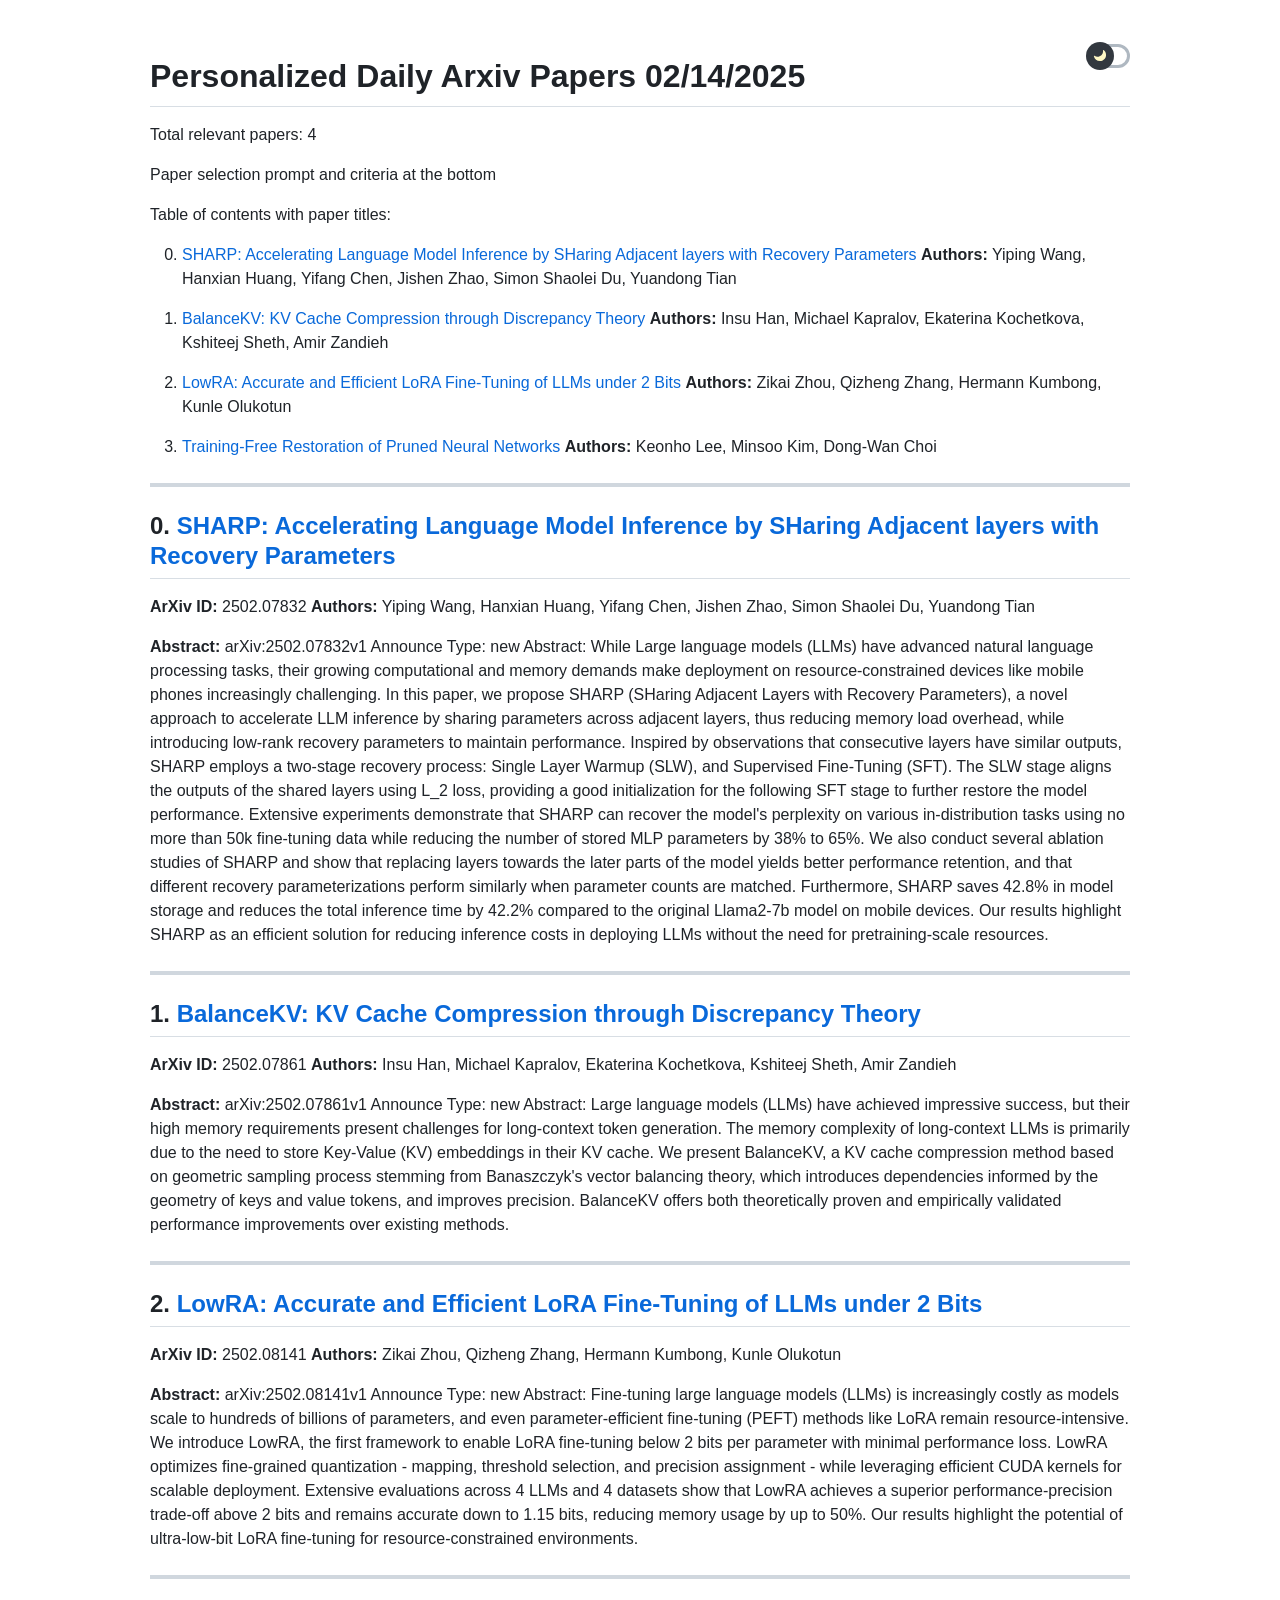
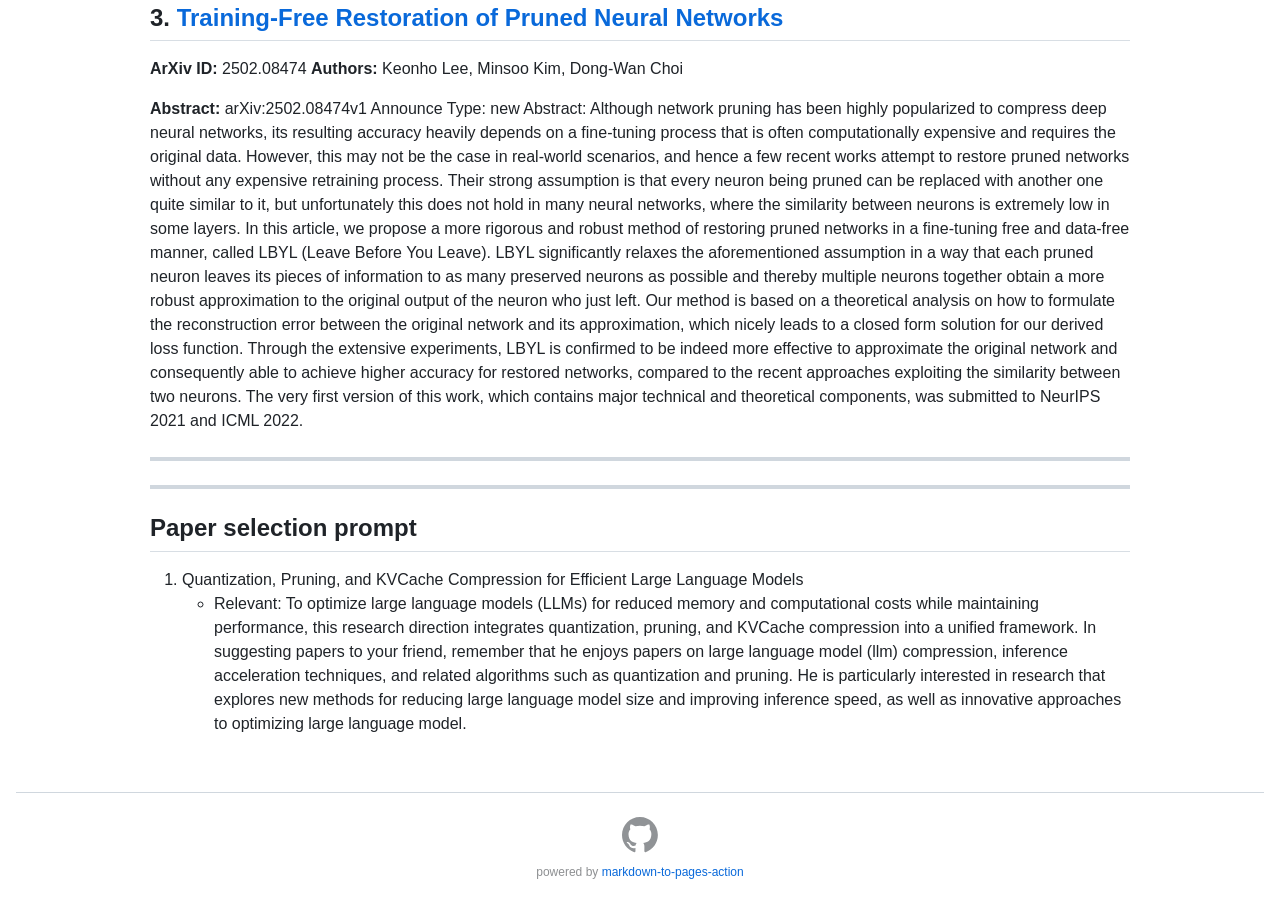
==== en/index.html @ 0706e9c5 "Deploying to gh-pages from @ LLIKKE/gpt_paper_assistant_ori@512a46b062f1e78e7d6139c232c3fd49d95b66a0" ====
<!DOCTYPE html><html data-color-mode="light" data-light-theme="light" data-dark-theme="dark" lang="en-US"><head><title>LLIKKE/gpt_paper_assistant_ori</title><meta charset="utf-8"><meta http-equiv="Content-Type" content="text/html; charset=utf-8"><meta name="viewport" content="width=device-width,initial-scale=1,user-scalable=no"><meta name="description" content="Deepseek based personalized ArXiv paper assistant bot"><link rel="canonical" href="https://llikke.github.io/gpt_paper_assistant_ori/"><meta property="og:title" content="LLIKKE/gpt_paper_assistant_ori"><meta property="og:type" content="website"><meta property="og:url" content="https://llikke.github.io/gpt_paper_assistant_ori/"><meta property="og:description" content="Deepseek based personalized ArXiv paper assistant bot"><meta property="og:locale" content="en_US"><meta property="og:site_name" content="LLIKKE/gpt_paper_assistant_ori"><meta name="twitter:card" content="summary"><meta name="twitter:title" content="LLIKKE/gpt_paper_assistant_ori"><meta name="twitter:description" content="Deepseek based personalized ArXiv paper assistant bot"><link class="js-site-favicon" rel="alternate icon" type="image/png" href="https://github.githubassets.com/favicons/favicon.png" media="(prefers-color-scheme: light)"><link class="js-site-favicon" rel="icon" type="image/svg+xml" href="https://github.githubassets.com/favicons/favicon.svg" media="(prefers-color-scheme: light)"><link class="js-site-favicon" rel="alternate icon" type="image/png" href="https://github.githubassets.com/favicons/favicon-dark.png" media="(prefers-color-scheme: dark)"><link class="js-site-favicon" rel="icon" type="image/svg+xml" href="https://github.githubassets.com/favicons/favicon-dark.svg" media="(prefers-color-scheme: dark)"><link rel="mask-icon" href="https://github.githubassets.com/pinned-octocat.svg" color="#000000"><link href="index.css" rel="stylesheet"></head><body><div class="container-lg px-3 my-5 markdown-body"><div class="position-relative"><span class="profile-color-modes-toggle js-promo-color-modes-toggle" tabindex="0" aria-label="Toggle dark mode" aria-checked="true" role="checkbox"><div class="profile-color-modes-toggle-track" div></div><div class="profile-color-modes-toggle-thumb"><svg style="fill: var(--color-scale-yellow-0); margin: 7px 0 0 7px;" aria-hidden="true" width="14" height="13" viewBox="0 0 14 13" xmlns="http://www.w3.org/2000/svg"><path fill-rule="evenodd" clip-rule="evenodd" d="M4.52208 7.71754C7.5782 7.71754 10.0557 5.24006 10.0557 2.18394C10.0557 1.93498 10.0392 1.68986 10.0074 1.44961C9.95801 1.07727 10.3495 0.771159 10.6474 0.99992C12.1153 2.12716 13.0615 3.89999 13.0615 5.89383C13.0615 9.29958 10.3006 12.0605 6.89485 12.0605C3.95334 12.0605 1.49286 10.001 0.876728 7.24527C0.794841 6.87902 1.23668 6.65289 1.55321 6.85451C2.41106 7.40095 3.4296 7.71754 4.52208 7.71754Z"></path></svg></div></span></div><script type="text/javascript">(function() {
  var MODE_KEY = 'markdown_to_pages_dark_mode';
  function toggleMode() {
    var mode = document.documentElement.getAttribute('data-color-mode') === 'light' ? 'dark' : 'light';
    document.documentElement.setAttribute('data-color-mode', mode);
    localStorage.setItem(MODE_KEY, mode);
  }
  var mode = localStorage.getItem(MODE_KEY);
  if (mode == null) {
    var query = window.matchMedia('(prefers-color-scheme: dark)');
    mode = query.matches ? 'dark' : 'light';
  }
  document.documentElement.setAttribute('data-color-mode', mode);
  document.querySelector('.profile-color-modes-toggle').onclick = toggleMode;
})();</script><div><div class="markdown-heading"><h1 class="heading-element">Personalized Daily Arxiv Papers 02/14/2025</h1><a id="user-content-personalized-daily-arxiv-papers-02142025" class="anchor" aria-label="Permalink: Personalized Daily Arxiv Papers 02/14/2025" href="#personalized-daily-arxiv-papers-02142025"><span aria-hidden="true" class="octicon octicon-link"></span></a></div>
<p>Total relevant papers: 4</p>
<p>Paper selection prompt and criteria at the bottom</p>
<p>Table of contents with paper titles:</p>
<ol start="0">
<li>
<p><a href="#link0">SHARP: Accelerating Language Model Inference by SHaring Adjacent layers with Recovery Parameters</a>
<strong>Authors:</strong> Yiping Wang, Hanxian Huang, Yifang Chen, Jishen Zhao, Simon Shaolei Du, Yuandong Tian</p>
</li>
<li>
<p><a href="#link1">BalanceKV: KV Cache Compression through Discrepancy Theory</a>
<strong>Authors:</strong> Insu Han, Michael Kapralov, Ekaterina Kochetkova, Kshiteej Sheth, Amir Zandieh</p>
</li>
<li>
<p><a href="#link2">LowRA: Accurate and Efficient LoRA Fine-Tuning of LLMs under 2 Bits</a>
<strong>Authors:</strong> Zikai Zhou, Qizheng Zhang, Hermann Kumbong, Kunle Olukotun</p>
</li>
<li>
<p><a href="#link3">Training-Free Restoration of Pruned Neural Networks</a>
<strong>Authors:</strong> Keonho Lee, Minsoo Kim, Dong-Wan Choi</p>
</li>
</ol>
<hr>
<div class="markdown-heading"><h2 class="heading-element">0. <a href="https://arxiv.org/abs/2502.07832" rel="nofollow">SHARP: Accelerating Language Model Inference by SHaring Adjacent layers with Recovery Parameters</a> <a id="user-content-link0"></a>
</h2><a id="user-content-0-sharp-accelerating-language-model-inference-by-sharing-adjacent-layers-with-recovery-parameters-" class="anchor" aria-label="Permalink: 0. SHARP: Accelerating Language Model Inference by SHaring Adjacent layers with Recovery Parameters" href="#0-sharp-accelerating-language-model-inference-by-sharing-adjacent-layers-with-recovery-parameters-"><span aria-hidden="true" class="octicon octicon-link"></span></a></div>
<p><strong>ArXiv ID:</strong> 2502.07832
<strong>Authors:</strong> Yiping Wang, Hanxian Huang, Yifang Chen, Jishen Zhao, Simon Shaolei Du, Yuandong Tian</p>
<p><strong>Abstract:</strong> arXiv:2502.07832v1 Announce Type: new  Abstract: While Large language models (LLMs) have advanced natural language processing tasks, their growing computational and memory demands make deployment on resource-constrained devices like mobile phones increasingly challenging. In this paper, we propose SHARP (SHaring Adjacent Layers with Recovery Parameters), a novel approach to accelerate LLM inference by sharing parameters across adjacent layers, thus reducing memory load overhead, while introducing low-rank recovery parameters to maintain performance. Inspired by observations that consecutive layers have similar outputs, SHARP employs a two-stage recovery process: Single Layer Warmup (SLW), and Supervised Fine-Tuning (SFT). The SLW stage aligns the outputs of the shared layers using L_2 loss, providing a good initialization for the following SFT stage to further restore the model performance. Extensive experiments demonstrate that SHARP can recover the model's perplexity on various in-distribution tasks using no more than 50k fine-tuning data while reducing the number of stored MLP parameters by 38% to 65%. We also conduct several ablation studies of SHARP and show that replacing layers towards the later parts of the model yields better performance retention, and that different recovery parameterizations perform similarly when parameter counts are matched. Furthermore, SHARP saves 42.8% in model storage and reduces the total inference time by 42.2% compared to the original Llama2-7b model on mobile devices. Our results highlight SHARP as an efficient solution for reducing inference costs in deploying LLMs without the need for pretraining-scale resources.</p>
<hr>
<div class="markdown-heading"><h2 class="heading-element">1. <a href="https://arxiv.org/abs/2502.07861" rel="nofollow">BalanceKV: KV Cache Compression through Discrepancy Theory</a> <a id="user-content-link1"></a>
</h2><a id="user-content-1-balancekv-kv-cache-compression-through-discrepancy-theory-" class="anchor" aria-label="Permalink: 1. BalanceKV: KV Cache Compression through Discrepancy Theory" href="#1-balancekv-kv-cache-compression-through-discrepancy-theory-"><span aria-hidden="true" class="octicon octicon-link"></span></a></div>
<p><strong>ArXiv ID:</strong> 2502.07861
<strong>Authors:</strong> Insu Han, Michael Kapralov, Ekaterina Kochetkova, Kshiteej Sheth, Amir Zandieh</p>
<p><strong>Abstract:</strong> arXiv:2502.07861v1 Announce Type: new  Abstract: Large language models (LLMs) have achieved impressive success, but their high memory requirements present challenges for long-context token generation. The memory complexity of long-context LLMs is primarily due to the need to store Key-Value (KV) embeddings in their KV cache. We present BalanceKV, a KV cache compression method based on geometric sampling process stemming from Banaszczyk's vector balancing theory, which introduces dependencies informed by the geometry of keys and value tokens, and improves precision. BalanceKV offers both theoretically proven and empirically validated performance improvements over existing methods.</p>
<hr>
<div class="markdown-heading"><h2 class="heading-element">2. <a href="https://arxiv.org/abs/2502.08141" rel="nofollow">LowRA: Accurate and Efficient LoRA Fine-Tuning of LLMs under 2 Bits</a> <a id="user-content-link2"></a>
</h2><a id="user-content-2-lowra-accurate-and-efficient-lora-fine-tuning-of-llms-under-2-bits-" class="anchor" aria-label="Permalink: 2. LowRA: Accurate and Efficient LoRA Fine-Tuning of LLMs under 2 Bits" href="#2-lowra-accurate-and-efficient-lora-fine-tuning-of-llms-under-2-bits-"><span aria-hidden="true" class="octicon octicon-link"></span></a></div>
<p><strong>ArXiv ID:</strong> 2502.08141
<strong>Authors:</strong> Zikai Zhou, Qizheng Zhang, Hermann Kumbong, Kunle Olukotun</p>
<p><strong>Abstract:</strong> arXiv:2502.08141v1 Announce Type: new  Abstract: Fine-tuning large language models (LLMs) is increasingly costly as models scale to hundreds of billions of parameters, and even parameter-efficient fine-tuning (PEFT) methods like LoRA remain resource-intensive. We introduce LowRA, the first framework to enable LoRA fine-tuning below 2 bits per parameter with minimal performance loss. LowRA optimizes fine-grained quantization - mapping, threshold selection, and precision assignment - while leveraging efficient CUDA kernels for scalable deployment. Extensive evaluations across 4 LLMs and 4 datasets show that LowRA achieves a superior performance-precision trade-off above 2 bits and remains accurate down to 1.15 bits, reducing memory usage by up to 50%. Our results highlight the potential of ultra-low-bit LoRA fine-tuning for resource-constrained environments.</p>
<hr>
<div class="markdown-heading"><h2 class="heading-element">3. <a href="https://arxiv.org/abs/2502.08474" rel="nofollow">Training-Free Restoration of Pruned Neural Networks</a> <a id="user-content-link3"></a>
</h2><a id="user-content-3-training-free-restoration-of-pruned-neural-networks-" class="anchor" aria-label="Permalink: 3. Training-Free Restoration of Pruned Neural Networks" href="#3-training-free-restoration-of-pruned-neural-networks-"><span aria-hidden="true" class="octicon octicon-link"></span></a></div>
<p><strong>ArXiv ID:</strong> 2502.08474
<strong>Authors:</strong> Keonho Lee, Minsoo Kim, Dong-Wan Choi</p>
<p><strong>Abstract:</strong> arXiv:2502.08474v1 Announce Type: new  Abstract: Although network pruning has been highly popularized to compress deep neural networks, its resulting accuracy heavily depends on a fine-tuning process that is often computationally expensive and requires the original data. However, this may not be the case in real-world scenarios, and hence a few recent works attempt to restore pruned networks without any expensive retraining process. Their strong assumption is that every neuron being pruned can be replaced with another one quite similar to it, but unfortunately this does not hold in many neural networks, where the similarity between neurons is extremely low in some layers. In this article, we propose a more rigorous and robust method of restoring pruned networks in a fine-tuning free and data-free manner, called LBYL (Leave Before You Leave). LBYL significantly relaxes the aforementioned assumption in a way that each pruned neuron leaves its pieces of information to as many preserved neurons as possible and thereby multiple neurons together obtain a more robust approximation to the original output of the neuron who just left. Our method is based on a theoretical analysis on how to formulate the reconstruction error between the original network and its approximation, which nicely leads to a closed form solution for our derived loss function. Through the extensive experiments, LBYL is confirmed to be indeed more effective to approximate the original network and consequently able to achieve higher accuracy for restored networks, compared to the recent approaches exploiting the similarity between two neurons. The very first version of this work, which contains major technical and theoretical components, was submitted to NeurIPS 2021 and ICML 2022.</p>
<hr>
<hr>
<div class="markdown-heading"><h2 class="heading-element">Paper selection prompt</h2><a id="user-content-paper-selection-prompt" class="anchor" aria-label="Permalink: Paper selection prompt" href="#paper-selection-prompt"><span aria-hidden="true" class="octicon octicon-link"></span></a></div>
<ol>
<li>Quantization, Pruning, and KVCache Compression for Efficient Large Language Models
<ul>
<li>Relevant: To optimize large language models (LLMs) for reduced memory and computational costs while maintaining performance, this research direction integrates quantization, pruning, and KVCache compression into a unified framework.
In suggesting papers to your friend, remember that he enjoys papers on large language model (llm) compression, inference acceleration techniques, and related algorithms such as quantization and pruning. He is particularly interested in research that explores new methods for reducing large language model size and improving inference speed, as well as innovative approaches to optimizing large language model.</li>
</ul>
</li>
</ol>
</div></div><div class="footer container-xl width-full p-responsive"><div class="position-relative flex-row-reverse flex-lg-row flex-wrap flex-lg-nowrap flex-justify-center flex-lg-justify-between pt-4 pb-4 mt-6 f6 color-text-secondary border-top color-border-secondary text-center"><div class="footer-octicon d-lg-block mx-lg-4"><a title="LLIKKE/gpt_paper_assistant_ori" href="https://github.com/LLIKKE/gpt_paper_assistant_ori" target="_blank" rel="noreferrer noopener"><svg class="octicon octicon-mark-github gh-logo" width="36" height="36" viewBox="0 0 98 98" xmlns="http://www.w3.org/2000/svg"><path fill-rule="evenodd" clip-rule="evenodd" d="M48.854 0C21.839 0 0 22 0 49.217c0 21.756 13.993 40.172 33.405 46.69 2.427.49 3.316-1.059 3.316-2.362 0-1.141-.08-5.052-.08-9.127-13.59 2.934-16.42-5.867-16.42-5.867-2.184-5.704-5.42-7.17-5.42-7.17-4.448-3.015.324-3.015.324-3.015 4.934.326 7.523 5.052 7.523 5.052 4.367 7.496 11.404 5.378 14.235 4.074.404-3.178 1.699-5.378 3.074-6.6-10.839-1.141-22.243-5.378-22.243-24.283 0-5.378 1.94-9.778 5.014-13.2-.485-1.222-2.184-6.275.486-13.038 0 0 4.125-1.304 13.426 5.052a46.97 46.97 0 0 1 12.214-1.63c4.125 0 8.33.571 12.213 1.63 9.302-6.356 13.427-5.052 13.427-5.052 2.67 6.763.97 11.816.485 13.038 3.155 3.422 5.015 7.822 5.015 13.2 0 18.905-11.404 23.06-22.324 24.283 1.78 1.548 3.316 4.481 3.316 9.126 0 6.6-.08 11.897-.08 13.526 0 1.304.89 2.853 3.316 2.364 19.412-6.52 33.405-24.935 33.405-46.691C97.707 22 75.788 0 48.854 0z"></path></svg></a></div><span class="mt-2 d-block footprint"><span>powered by </span><a href="https://github.com/wranders/markdown-to-pages-action" target="_blank" rel="noreferrer noopener">markdown-to-pages-action</a></span></div></div></body></html>
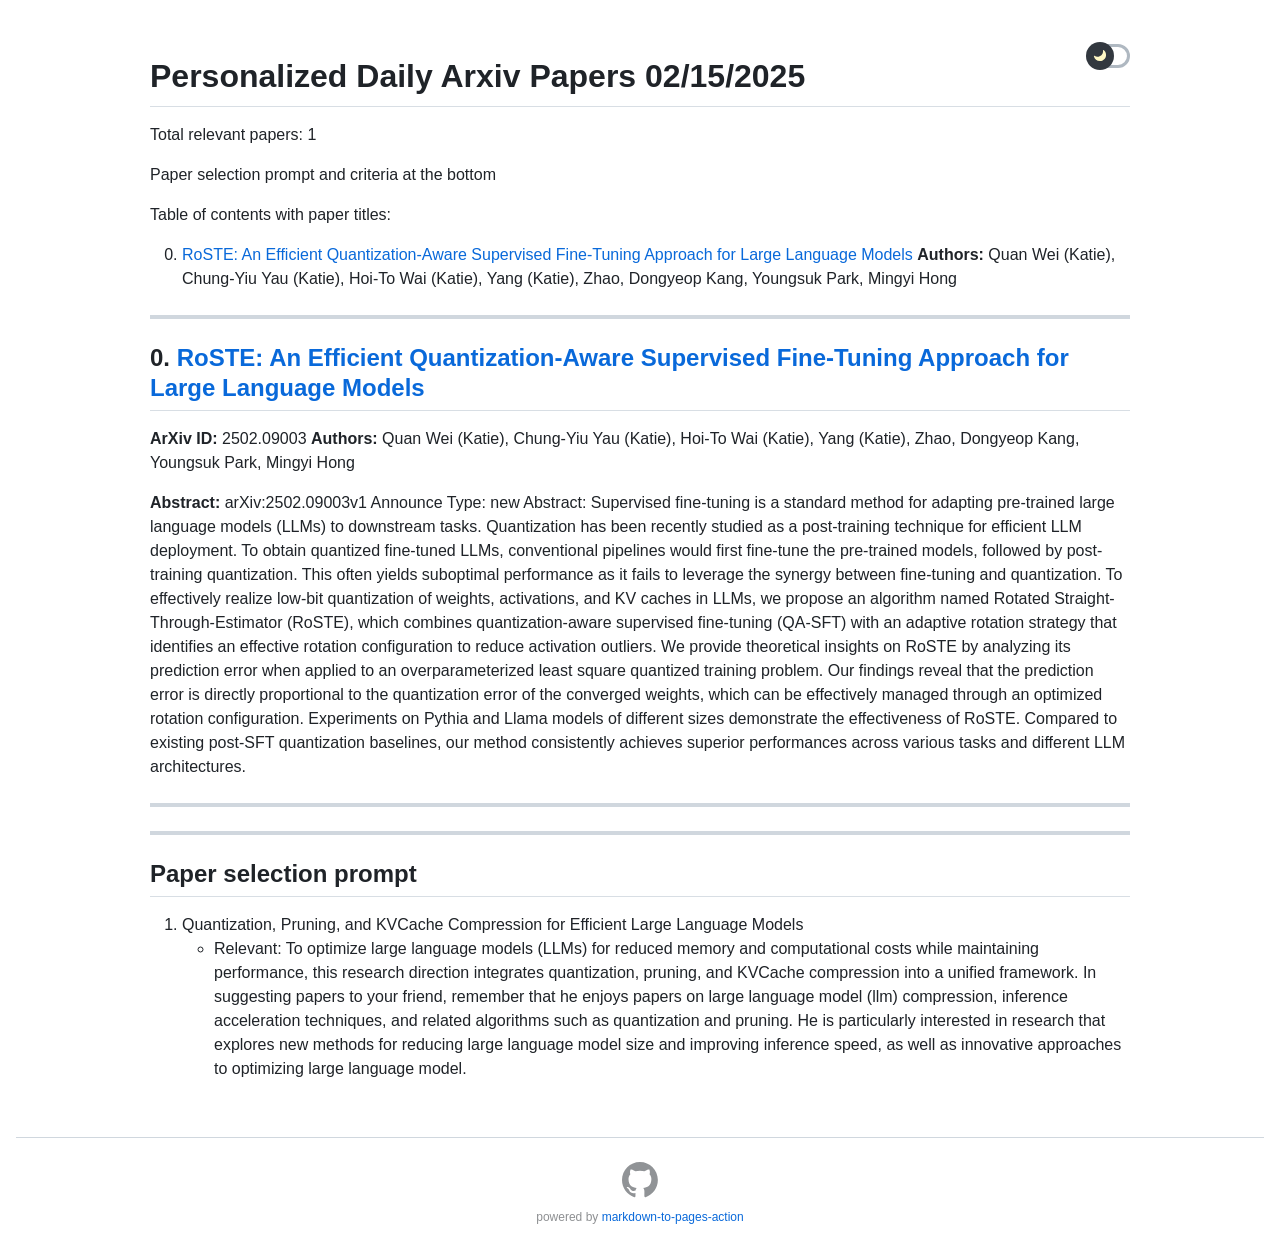
==== commit 51b1b8d9: "Deploying to gh-pages from @ LLIKKE/gpt_paper_assistant_ori@512a46b062f1e78e7d6139c232c3fd49d95b66a0" ====
--- a/en/index.html
+++ b/en/index.html
@@ -12,52 +12,21 @@
   }
   document.documentElement.setAttribute('data-color-mode', mode);
   document.querySelector('.profile-color-modes-toggle').onclick = toggleMode;
-})();</script><div><div class="markdown-heading"><h1 class="heading-element">Personalized Daily Arxiv Papers 02/14/2025</h1><a id="user-content-personalized-daily-arxiv-papers-02142025" class="anchor" aria-label="Permalink: Personalized Daily Arxiv Papers 02/14/2025" href="#personalized-daily-arxiv-papers-02142025"><span aria-hidden="true" class="octicon octicon-link"></span></a></div>
-<p>Total relevant papers: 4</p>
+})();</script><div><div class="markdown-heading"><h1 class="heading-element">Personalized Daily Arxiv Papers 02/15/2025</h1><a id="user-content-personalized-daily-arxiv-papers-02152025" class="anchor" aria-label="Permalink: Personalized Daily Arxiv Papers 02/15/2025" href="#personalized-daily-arxiv-papers-02152025"><span aria-hidden="true" class="octicon octicon-link"></span></a></div>
+<p>Total relevant papers: 1</p>
 <p>Paper selection prompt and criteria at the bottom</p>
 <p>Table of contents with paper titles:</p>
 <ol start="0">
 <li>
-<p><a href="#link0">SHARP: Accelerating Language Model Inference by SHaring Adjacent layers with Recovery Parameters</a>
-<strong>Authors:</strong> Yiping Wang, Hanxian Huang, Yifang Chen, Jishen Zhao, Simon Shaolei Du, Yuandong Tian</p>
-</li>
-<li>
-<p><a href="#link1">BalanceKV: KV Cache Compression through Discrepancy Theory</a>
-<strong>Authors:</strong> Insu Han, Michael Kapralov, Ekaterina Kochetkova, Kshiteej Sheth, Amir Zandieh</p>
-</li>
-<li>
-<p><a href="#link2">LowRA: Accurate and Efficient LoRA Fine-Tuning of LLMs under 2 Bits</a>
-<strong>Authors:</strong> Zikai Zhou, Qizheng Zhang, Hermann Kumbong, Kunle Olukotun</p>
-</li>
-<li>
-<p><a href="#link3">Training-Free Restoration of Pruned Neural Networks</a>
-<strong>Authors:</strong> Keonho Lee, Minsoo Kim, Dong-Wan Choi</p>
-</li>
+<a href="#link0">RoSTE: An Efficient Quantization-Aware Supervised Fine-Tuning Approach for Large Language Models</a>
+<strong>Authors:</strong> Quan Wei (Katie), Chung-Yiu Yau (Katie), Hoi-To Wai (Katie), Yang (Katie), Zhao, Dongyeop Kang, Youngsuk Park, Mingyi Hong</li>
 </ol>
 <hr>
-<div class="markdown-heading"><h2 class="heading-element">0. <a href="https://arxiv.org/abs/2502.07832" rel="nofollow">SHARP: Accelerating Language Model Inference by SHaring Adjacent layers with Recovery Parameters</a> <a id="user-content-link0"></a>
-</h2><a id="user-content-0-sharp-accelerating-language-model-inference-by-sharing-adjacent-layers-with-recovery-parameters-" class="anchor" aria-label="Permalink: 0. SHARP: Accelerating Language Model Inference by SHaring Adjacent layers with Recovery Parameters" href="#0-sharp-accelerating-language-model-inference-by-sharing-adjacent-layers-with-recovery-parameters-"><span aria-hidden="true" class="octicon octicon-link"></span></a></div>
-<p><strong>ArXiv ID:</strong> 2502.07832
-<strong>Authors:</strong> Yiping Wang, Hanxian Huang, Yifang Chen, Jishen Zhao, Simon Shaolei Du, Yuandong Tian</p>
-<p><strong>Abstract:</strong> arXiv:2502.07832v1 Announce Type: new  Abstract: While Large language models (LLMs) have advanced natural language processing tasks, their growing computational and memory demands make deployment on resource-constrained devices like mobile phones increasingly challenging. In this paper, we propose SHARP (SHaring Adjacent Layers with Recovery Parameters), a novel approach to accelerate LLM inference by sharing parameters across adjacent layers, thus reducing memory load overhead, while introducing low-rank recovery parameters to maintain performance. Inspired by observations that consecutive layers have similar outputs, SHARP employs a two-stage recovery process: Single Layer Warmup (SLW), and Supervised Fine-Tuning (SFT). The SLW stage aligns the outputs of the shared layers using L_2 loss, providing a good initialization for the following SFT stage to further restore the model performance. Extensive experiments demonstrate that SHARP can recover the model's perplexity on various in-distribution tasks using no more than 50k fine-tuning data while reducing the number of stored MLP parameters by 38% to 65%. We also conduct several ablation studies of SHARP and show that replacing layers towards the later parts of the model yields better performance retention, and that different recovery parameterizations perform similarly when parameter counts are matched. Furthermore, SHARP saves 42.8% in model storage and reduces the total inference time by 42.2% compared to the original Llama2-7b model on mobile devices. Our results highlight SHARP as an efficient solution for reducing inference costs in deploying LLMs without the need for pretraining-scale resources.</p>
-<hr>
-<div class="markdown-heading"><h2 class="heading-element">1. <a href="https://arxiv.org/abs/2502.07861" rel="nofollow">BalanceKV: KV Cache Compression through Discrepancy Theory</a> <a id="user-content-link1"></a>
-</h2><a id="user-content-1-balancekv-kv-cache-compression-through-discrepancy-theory-" class="anchor" aria-label="Permalink: 1. BalanceKV: KV Cache Compression through Discrepancy Theory" href="#1-balancekv-kv-cache-compression-through-discrepancy-theory-"><span aria-hidden="true" class="octicon octicon-link"></span></a></div>
-<p><strong>ArXiv ID:</strong> 2502.07861
-<strong>Authors:</strong> Insu Han, Michael Kapralov, Ekaterina Kochetkova, Kshiteej Sheth, Amir Zandieh</p>
-<p><strong>Abstract:</strong> arXiv:2502.07861v1 Announce Type: new  Abstract: Large language models (LLMs) have achieved impressive success, but their high memory requirements present challenges for long-context token generation. The memory complexity of long-context LLMs is primarily due to the need to store Key-Value (KV) embeddings in their KV cache. We present BalanceKV, a KV cache compression method based on geometric sampling process stemming from Banaszczyk's vector balancing theory, which introduces dependencies informed by the geometry of keys and value tokens, and improves precision. BalanceKV offers both theoretically proven and empirically validated performance improvements over existing methods.</p>
-<hr>
-<div class="markdown-heading"><h2 class="heading-element">2. <a href="https://arxiv.org/abs/2502.08141" rel="nofollow">LowRA: Accurate and Efficient LoRA Fine-Tuning of LLMs under 2 Bits</a> <a id="user-content-link2"></a>
-</h2><a id="user-content-2-lowra-accurate-and-efficient-lora-fine-tuning-of-llms-under-2-bits-" class="anchor" aria-label="Permalink: 2. LowRA: Accurate and Efficient LoRA Fine-Tuning of LLMs under 2 Bits" href="#2-lowra-accurate-and-efficient-lora-fine-tuning-of-llms-under-2-bits-"><span aria-hidden="true" class="octicon octicon-link"></span></a></div>
-<p><strong>ArXiv ID:</strong> 2502.08141
-<strong>Authors:</strong> Zikai Zhou, Qizheng Zhang, Hermann Kumbong, Kunle Olukotun</p>
-<p><strong>Abstract:</strong> arXiv:2502.08141v1 Announce Type: new  Abstract: Fine-tuning large language models (LLMs) is increasingly costly as models scale to hundreds of billions of parameters, and even parameter-efficient fine-tuning (PEFT) methods like LoRA remain resource-intensive. We introduce LowRA, the first framework to enable LoRA fine-tuning below 2 bits per parameter with minimal performance loss. LowRA optimizes fine-grained quantization - mapping, threshold selection, and precision assignment - while leveraging efficient CUDA kernels for scalable deployment. Extensive evaluations across 4 LLMs and 4 datasets show that LowRA achieves a superior performance-precision trade-off above 2 bits and remains accurate down to 1.15 bits, reducing memory usage by up to 50%. Our results highlight the potential of ultra-low-bit LoRA fine-tuning for resource-constrained environments.</p>
-<hr>
-<div class="markdown-heading"><h2 class="heading-element">3. <a href="https://arxiv.org/abs/2502.08474" rel="nofollow">Training-Free Restoration of Pruned Neural Networks</a> <a id="user-content-link3"></a>
-</h2><a id="user-content-3-training-free-restoration-of-pruned-neural-networks-" class="anchor" aria-label="Permalink: 3. Training-Free Restoration of Pruned Neural Networks" href="#3-training-free-restoration-of-pruned-neural-networks-"><span aria-hidden="true" class="octicon octicon-link"></span></a></div>
-<p><strong>ArXiv ID:</strong> 2502.08474
-<strong>Authors:</strong> Keonho Lee, Minsoo Kim, Dong-Wan Choi</p>
-<p><strong>Abstract:</strong> arXiv:2502.08474v1 Announce Type: new  Abstract: Although network pruning has been highly popularized to compress deep neural networks, its resulting accuracy heavily depends on a fine-tuning process that is often computationally expensive and requires the original data. However, this may not be the case in real-world scenarios, and hence a few recent works attempt to restore pruned networks without any expensive retraining process. Their strong assumption is that every neuron being pruned can be replaced with another one quite similar to it, but unfortunately this does not hold in many neural networks, where the similarity between neurons is extremely low in some layers. In this article, we propose a more rigorous and robust method of restoring pruned networks in a fine-tuning free and data-free manner, called LBYL (Leave Before You Leave). LBYL significantly relaxes the aforementioned assumption in a way that each pruned neuron leaves its pieces of information to as many preserved neurons as possible and thereby multiple neurons together obtain a more robust approximation to the original output of the neuron who just left. Our method is based on a theoretical analysis on how to formulate the reconstruction error between the original network and its approximation, which nicely leads to a closed form solution for our derived loss function. Through the extensive experiments, LBYL is confirmed to be indeed more effective to approximate the original network and consequently able to achieve higher accuracy for restored networks, compared to the recent approaches exploiting the similarity between two neurons. The very first version of this work, which contains major technical and theoretical components, was submitted to NeurIPS 2021 and ICML 2022.</p>
+<div class="markdown-heading"><h2 class="heading-element">0. <a href="https://arxiv.org/abs/2502.09003" rel="nofollow">RoSTE: An Efficient Quantization-Aware Supervised Fine-Tuning Approach for Large Language Models</a> <a id="user-content-link0"></a>
+</h2><a id="user-content-0-roste-an-efficient-quantization-aware-supervised-fine-tuning-approach-for-large-language-models-" class="anchor" aria-label="Permalink: 0. RoSTE: An Efficient Quantization-Aware Supervised Fine-Tuning Approach for Large Language Models" href="#0-roste-an-efficient-quantization-aware-supervised-fine-tuning-approach-for-large-language-models-"><span aria-hidden="true" class="octicon octicon-link"></span></a></div>
+<p><strong>ArXiv ID:</strong> 2502.09003
+<strong>Authors:</strong> Quan Wei (Katie), Chung-Yiu Yau (Katie), Hoi-To Wai (Katie), Yang (Katie), Zhao, Dongyeop Kang, Youngsuk Park, Mingyi Hong</p>
+<p><strong>Abstract:</strong> arXiv:2502.09003v1 Announce Type: new  Abstract: Supervised fine-tuning is a standard method for adapting pre-trained large language models (LLMs) to downstream tasks. Quantization has been recently studied as a post-training technique for efficient LLM deployment. To obtain quantized fine-tuned LLMs, conventional pipelines would first fine-tune the pre-trained models, followed by post-training quantization. This often yields suboptimal performance as it fails to leverage the synergy between fine-tuning and quantization. To effectively realize low-bit quantization of weights, activations, and KV caches in LLMs, we propose an algorithm named Rotated Straight-Through-Estimator (RoSTE), which combines quantization-aware supervised fine-tuning (QA-SFT) with an adaptive rotation strategy that identifies an effective rotation configuration to reduce activation outliers. We provide theoretical insights on RoSTE by analyzing its prediction error when applied to an overparameterized least square quantized training problem. Our findings reveal that the prediction error is directly proportional to the quantization error of the converged weights, which can be effectively managed through an optimized rotation configuration. Experiments on Pythia and Llama models of different sizes demonstrate the effectiveness of RoSTE. Compared to existing post-SFT quantization baselines, our method consistently achieves superior performances across various tasks and different LLM architectures.</p>
 <hr>
 <hr>
 <div class="markdown-heading"><h2 class="heading-element">Paper selection prompt</h2><a id="user-content-paper-selection-prompt" class="anchor" aria-label="Permalink: Paper selection prompt" href="#paper-selection-prompt"><span aria-hidden="true" class="octicon octicon-link"></span></a></div>
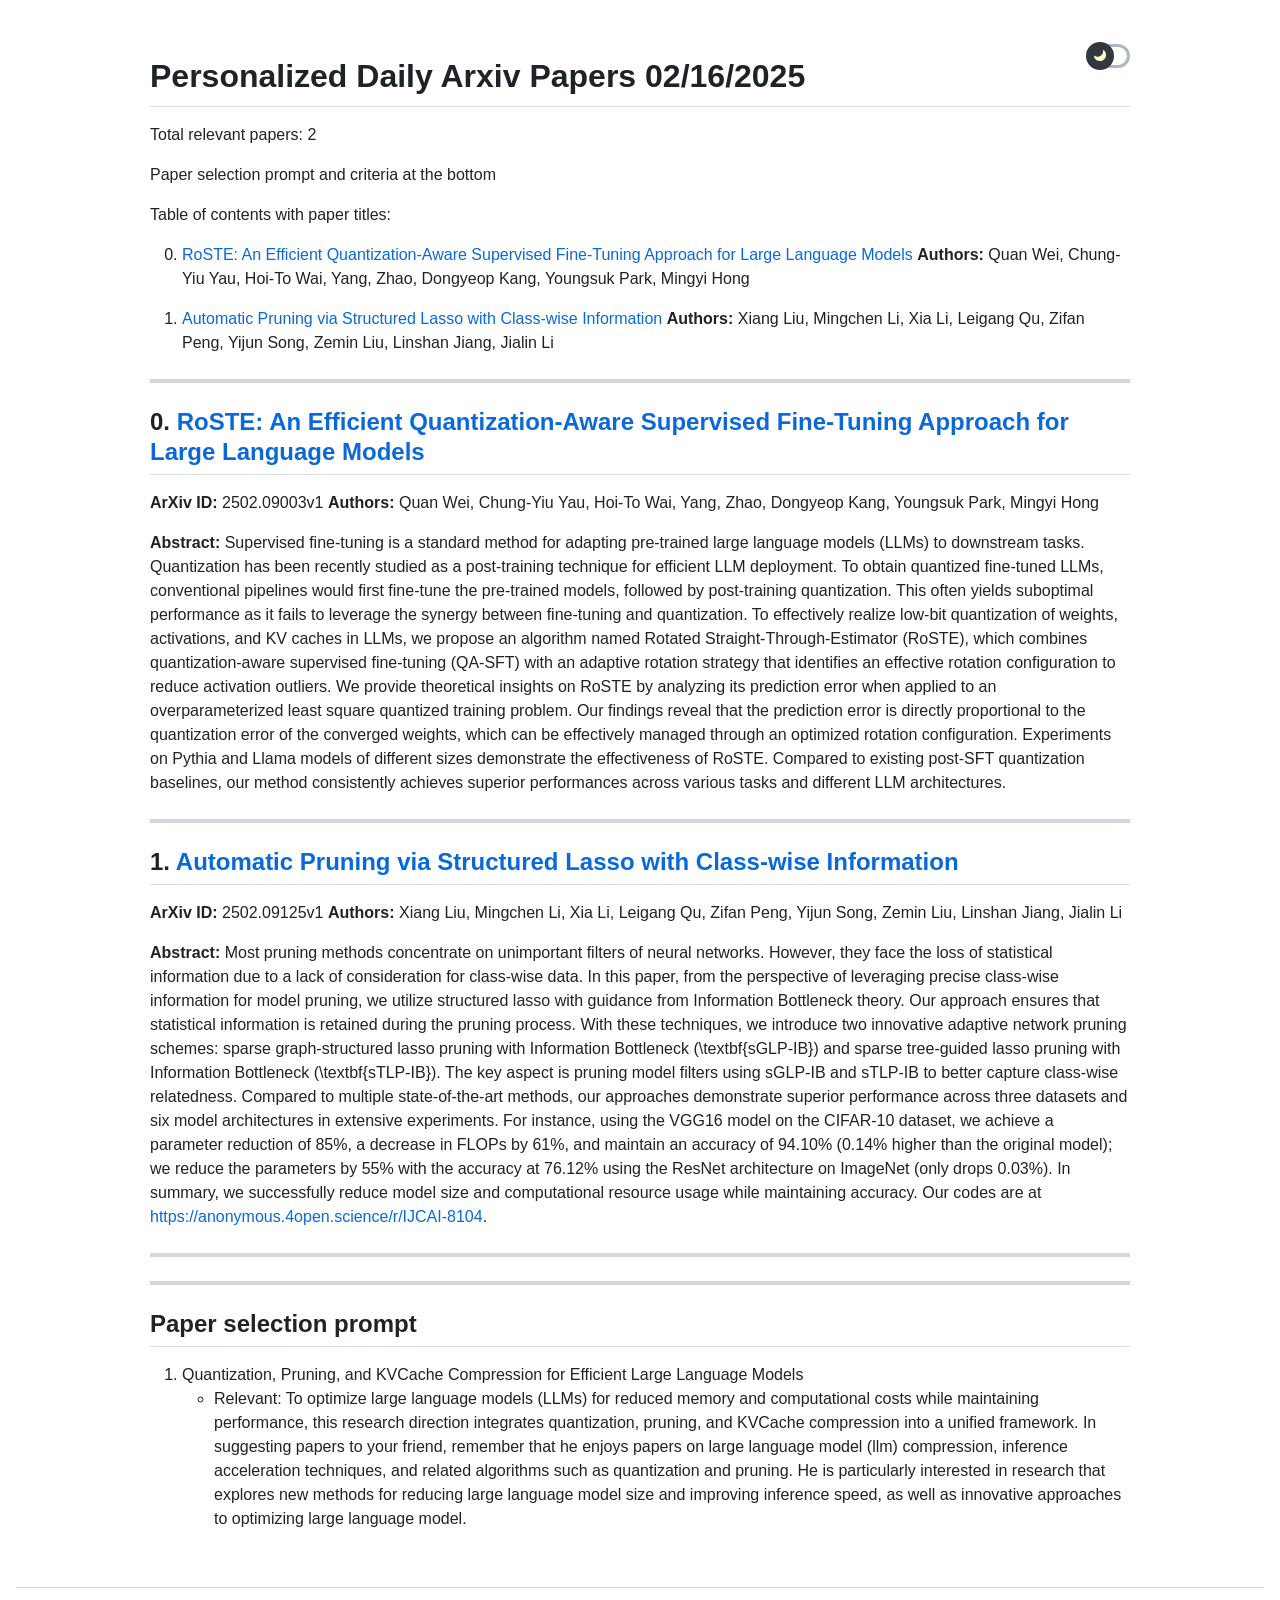
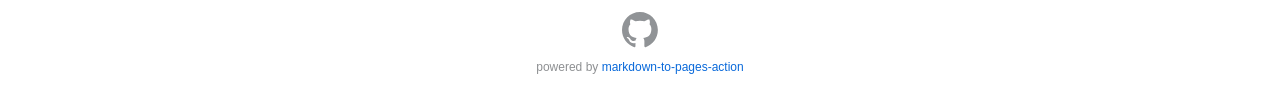
==== commit a96ba0d9: "Deploying to gh-pages from @ LLIKKE/gpt_paper_assistant_ori@512a46b062f1e78e7d6139c232c3fd49d95b66a0" ====
--- a/en/index.html
+++ b/en/index.html
@@ -12,21 +12,32 @@
   }
   document.documentElement.setAttribute('data-color-mode', mode);
   document.querySelector('.profile-color-modes-toggle').onclick = toggleMode;
-})();</script><div><div class="markdown-heading"><h1 class="heading-element">Personalized Daily Arxiv Papers 02/15/2025</h1><a id="user-content-personalized-daily-arxiv-papers-02152025" class="anchor" aria-label="Permalink: Personalized Daily Arxiv Papers 02/15/2025" href="#personalized-daily-arxiv-papers-02152025"><span aria-hidden="true" class="octicon octicon-link"></span></a></div>
-<p>Total relevant papers: 1</p>
+})();</script><div><div class="markdown-heading"><h1 class="heading-element">Personalized Daily Arxiv Papers 02/16/2025</h1><a id="user-content-personalized-daily-arxiv-papers-02162025" class="anchor" aria-label="Permalink: Personalized Daily Arxiv Papers 02/16/2025" href="#personalized-daily-arxiv-papers-02162025"><span aria-hidden="true" class="octicon octicon-link"></span></a></div>
+<p>Total relevant papers: 2</p>
 <p>Paper selection prompt and criteria at the bottom</p>
 <p>Table of contents with paper titles:</p>
 <ol start="0">
 <li>
-<a href="#link0">RoSTE: An Efficient Quantization-Aware Supervised Fine-Tuning Approach for Large Language Models</a>
-<strong>Authors:</strong> Quan Wei (Katie), Chung-Yiu Yau (Katie), Hoi-To Wai (Katie), Yang (Katie), Zhao, Dongyeop Kang, Youngsuk Park, Mingyi Hong</li>
+<p><a href="#link0">RoSTE: An Efficient Quantization-Aware Supervised Fine-Tuning Approach for Large Language Models</a>
+<strong>Authors:</strong> Quan Wei, Chung-Yiu Yau, Hoi-To Wai, Yang, Zhao, Dongyeop Kang, Youngsuk Park, Mingyi Hong</p>
+</li>
+<li>
+<p><a href="#link1">Automatic Pruning via Structured Lasso with Class-wise Information</a>
+<strong>Authors:</strong> Xiang Liu, Mingchen Li, Xia Li, Leigang Qu, Zifan Peng, Yijun Song, Zemin Liu, Linshan Jiang, Jialin Li</p>
+</li>
 </ol>
 <hr>
-<div class="markdown-heading"><h2 class="heading-element">0. <a href="https://arxiv.org/abs/2502.09003" rel="nofollow">RoSTE: An Efficient Quantization-Aware Supervised Fine-Tuning Approach for Large Language Models</a> <a id="user-content-link0"></a>
+<div class="markdown-heading"><h2 class="heading-element">0. <a href="https://arxiv.org/abs/2502.09003v1" rel="nofollow">RoSTE: An Efficient Quantization-Aware Supervised Fine-Tuning Approach for Large Language Models</a> <a id="user-content-link0"></a>
 </h2><a id="user-content-0-roste-an-efficient-quantization-aware-supervised-fine-tuning-approach-for-large-language-models-" class="anchor" aria-label="Permalink: 0. RoSTE: An Efficient Quantization-Aware Supervised Fine-Tuning Approach for Large Language Models" href="#0-roste-an-efficient-quantization-aware-supervised-fine-tuning-approach-for-large-language-models-"><span aria-hidden="true" class="octicon octicon-link"></span></a></div>
-<p><strong>ArXiv ID:</strong> 2502.09003
-<strong>Authors:</strong> Quan Wei (Katie), Chung-Yiu Yau (Katie), Hoi-To Wai (Katie), Yang (Katie), Zhao, Dongyeop Kang, Youngsuk Park, Mingyi Hong</p>
-<p><strong>Abstract:</strong> arXiv:2502.09003v1 Announce Type: new  Abstract: Supervised fine-tuning is a standard method for adapting pre-trained large language models (LLMs) to downstream tasks. Quantization has been recently studied as a post-training technique for efficient LLM deployment. To obtain quantized fine-tuned LLMs, conventional pipelines would first fine-tune the pre-trained models, followed by post-training quantization. This often yields suboptimal performance as it fails to leverage the synergy between fine-tuning and quantization. To effectively realize low-bit quantization of weights, activations, and KV caches in LLMs, we propose an algorithm named Rotated Straight-Through-Estimator (RoSTE), which combines quantization-aware supervised fine-tuning (QA-SFT) with an adaptive rotation strategy that identifies an effective rotation configuration to reduce activation outliers. We provide theoretical insights on RoSTE by analyzing its prediction error when applied to an overparameterized least square quantized training problem. Our findings reveal that the prediction error is directly proportional to the quantization error of the converged weights, which can be effectively managed through an optimized rotation configuration. Experiments on Pythia and Llama models of different sizes demonstrate the effectiveness of RoSTE. Compared to existing post-SFT quantization baselines, our method consistently achieves superior performances across various tasks and different LLM architectures.</p>
+<p><strong>ArXiv ID:</strong> 2502.09003v1
+<strong>Authors:</strong> Quan Wei, Chung-Yiu Yau, Hoi-To Wai, Yang, Zhao, Dongyeop Kang, Youngsuk Park, Mingyi Hong</p>
+<p><strong>Abstract:</strong> Supervised fine-tuning is a standard method for adapting pre-trained large language models (LLMs) to downstream tasks. Quantization has been recently studied as a post-training technique for efficient LLM deployment. To obtain quantized fine-tuned LLMs, conventional pipelines would first fine-tune the pre-trained models, followed by post-training quantization. This often yields suboptimal performance as it fails to leverage the synergy between fine-tuning and quantization. To effectively realize low-bit quantization of weights, activations, and KV caches in LLMs, we propose an algorithm named Rotated Straight-Through-Estimator (RoSTE), which combines quantization-aware supervised fine-tuning (QA-SFT) with an adaptive rotation strategy that identifies an effective rotation configuration to reduce activation outliers. We provide theoretical insights on RoSTE by analyzing its prediction error when applied to an overparameterized least square quantized training problem. Our findings reveal that the prediction error is directly proportional to the quantization error of the converged weights, which can be effectively managed through an optimized rotation configuration. Experiments on Pythia and Llama models of different sizes demonstrate the effectiveness of RoSTE. Compared to existing post-SFT quantization baselines, our method consistently achieves superior performances across various tasks and different LLM architectures.</p>
+<hr>
+<div class="markdown-heading"><h2 class="heading-element">1. <a href="https://arxiv.org/abs/2502.09125v1" rel="nofollow">Automatic Pruning via Structured Lasso with Class-wise Information</a> <a id="user-content-link1"></a>
+</h2><a id="user-content-1-automatic-pruning-via-structured-lasso-with-class-wise-information-" class="anchor" aria-label="Permalink: 1. Automatic Pruning via Structured Lasso with Class-wise Information" href="#1-automatic-pruning-via-structured-lasso-with-class-wise-information-"><span aria-hidden="true" class="octicon octicon-link"></span></a></div>
+<p><strong>ArXiv ID:</strong> 2502.09125v1
+<strong>Authors:</strong> Xiang Liu, Mingchen Li, Xia Li, Leigang Qu, Zifan Peng, Yijun Song, Zemin Liu, Linshan Jiang, Jialin Li</p>
+<p><strong>Abstract:</strong> Most pruning methods concentrate on unimportant filters of neural networks. However, they face the loss of statistical information due to a lack of consideration for class-wise data. In this paper, from the perspective of leveraging precise class-wise information for model pruning, we utilize structured lasso with guidance from Information Bottleneck theory. Our approach ensures that statistical information is retained during the pruning process. With these techniques, we introduce two innovative adaptive network pruning schemes: sparse graph-structured lasso pruning with Information Bottleneck (\textbf{sGLP-IB}) and sparse tree-guided lasso pruning with Information Bottleneck (\textbf{sTLP-IB}). The key aspect is pruning model filters using sGLP-IB and sTLP-IB to better capture class-wise relatedness. Compared to multiple state-of-the-art methods, our approaches demonstrate superior performance across three datasets and six model architectures in extensive experiments. For instance, using the VGG16 model on the CIFAR-10 dataset, we achieve a parameter reduction of 85%, a decrease in FLOPs by 61%, and maintain an accuracy of 94.10% (0.14% higher than the original model); we reduce the parameters by 55% with the accuracy at 76.12% using the ResNet architecture on ImageNet (only drops 0.03%). In summary, we successfully reduce model size and computational resource usage while maintaining accuracy. Our codes are at <a href="https://anonymous.4open.science/r/IJCAI-8104" rel="nofollow">https://anonymous.4open.science/r/IJCAI-8104</a>.</p>
 <hr>
 <hr>
 <div class="markdown-heading"><h2 class="heading-element">Paper selection prompt</h2><a id="user-content-paper-selection-prompt" class="anchor" aria-label="Permalink: Paper selection prompt" href="#paper-selection-prompt"><span aria-hidden="true" class="octicon octicon-link"></span></a></div>
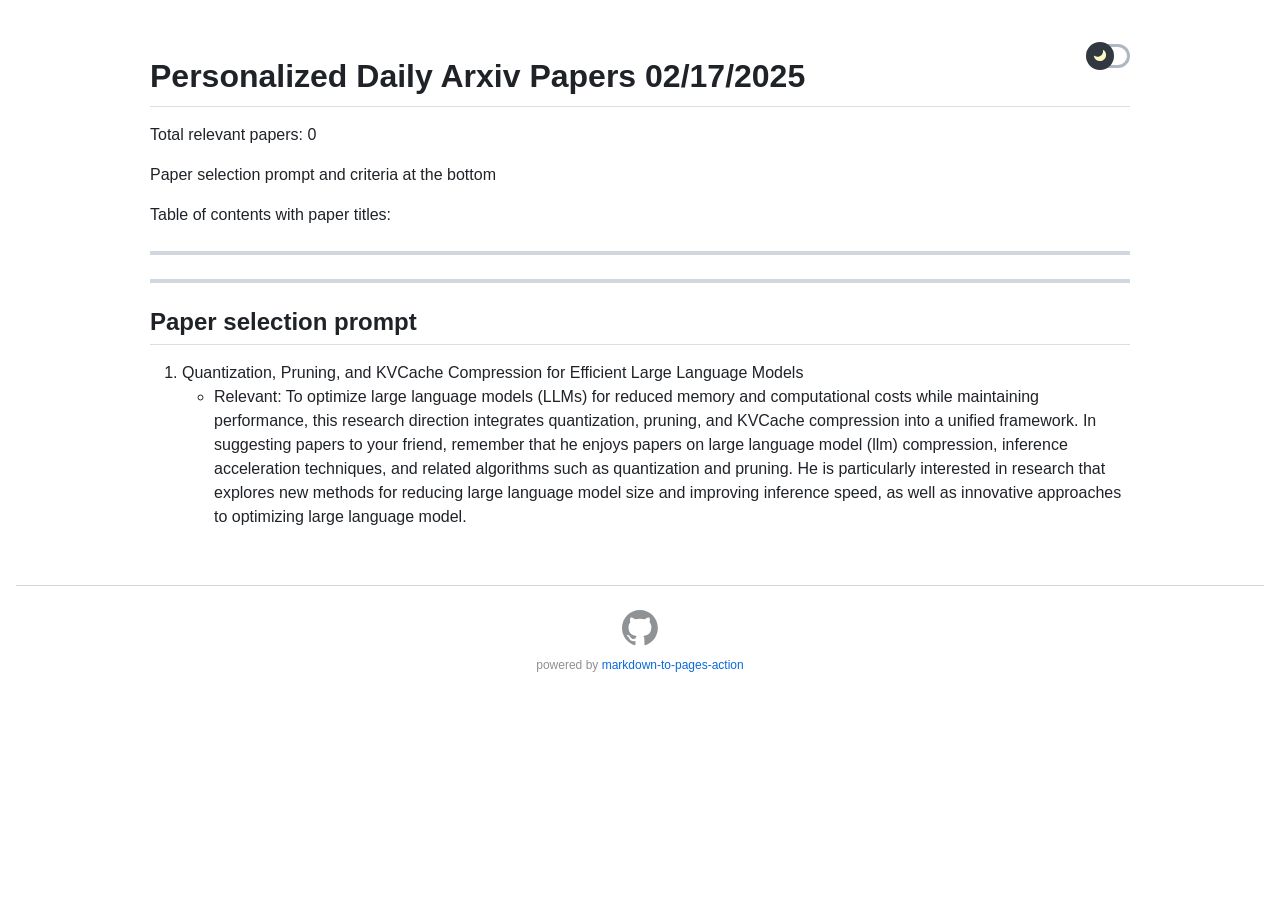
==== commit 2b7c53c0: "Deploying to gh-pages from @ LLIKKE/gpt_paper_assistant_ori@512a46b062f1e78e7d6139c232c3fd49d95b66a0" ====
--- a/en/index.html
+++ b/en/index.html
@@ -12,32 +12,10 @@
   }
   document.documentElement.setAttribute('data-color-mode', mode);
   document.querySelector('.profile-color-modes-toggle').onclick = toggleMode;
-})();</script><div><div class="markdown-heading"><h1 class="heading-element">Personalized Daily Arxiv Papers 02/16/2025</h1><a id="user-content-personalized-daily-arxiv-papers-02162025" class="anchor" aria-label="Permalink: Personalized Daily Arxiv Papers 02/16/2025" href="#personalized-daily-arxiv-papers-02162025"><span aria-hidden="true" class="octicon octicon-link"></span></a></div>
-<p>Total relevant papers: 2</p>
+})();</script><div><div class="markdown-heading"><h1 class="heading-element">Personalized Daily Arxiv Papers 02/17/2025</h1><a id="user-content-personalized-daily-arxiv-papers-02172025" class="anchor" aria-label="Permalink: Personalized Daily Arxiv Papers 02/17/2025" href="#personalized-daily-arxiv-papers-02172025"><span aria-hidden="true" class="octicon octicon-link"></span></a></div>
+<p>Total relevant papers: 0</p>
 <p>Paper selection prompt and criteria at the bottom</p>
 <p>Table of contents with paper titles:</p>
-<ol start="0">
-<li>
-<p><a href="#link0">RoSTE: An Efficient Quantization-Aware Supervised Fine-Tuning Approach for Large Language Models</a>
-<strong>Authors:</strong> Quan Wei, Chung-Yiu Yau, Hoi-To Wai, Yang, Zhao, Dongyeop Kang, Youngsuk Park, Mingyi Hong</p>
-</li>
-<li>
-<p><a href="#link1">Automatic Pruning via Structured Lasso with Class-wise Information</a>
-<strong>Authors:</strong> Xiang Liu, Mingchen Li, Xia Li, Leigang Qu, Zifan Peng, Yijun Song, Zemin Liu, Linshan Jiang, Jialin Li</p>
-</li>
-</ol>
-<hr>
-<div class="markdown-heading"><h2 class="heading-element">0. <a href="https://arxiv.org/abs/2502.09003v1" rel="nofollow">RoSTE: An Efficient Quantization-Aware Supervised Fine-Tuning Approach for Large Language Models</a> <a id="user-content-link0"></a>
-</h2><a id="user-content-0-roste-an-efficient-quantization-aware-supervised-fine-tuning-approach-for-large-language-models-" class="anchor" aria-label="Permalink: 0. RoSTE: An Efficient Quantization-Aware Supervised Fine-Tuning Approach for Large Language Models" href="#0-roste-an-efficient-quantization-aware-supervised-fine-tuning-approach-for-large-language-models-"><span aria-hidden="true" class="octicon octicon-link"></span></a></div>
-<p><strong>ArXiv ID:</strong> 2502.09003v1
-<strong>Authors:</strong> Quan Wei, Chung-Yiu Yau, Hoi-To Wai, Yang, Zhao, Dongyeop Kang, Youngsuk Park, Mingyi Hong</p>
-<p><strong>Abstract:</strong> Supervised fine-tuning is a standard method for adapting pre-trained large language models (LLMs) to downstream tasks. Quantization has been recently studied as a post-training technique for efficient LLM deployment. To obtain quantized fine-tuned LLMs, conventional pipelines would first fine-tune the pre-trained models, followed by post-training quantization. This often yields suboptimal performance as it fails to leverage the synergy between fine-tuning and quantization. To effectively realize low-bit quantization of weights, activations, and KV caches in LLMs, we propose an algorithm named Rotated Straight-Through-Estimator (RoSTE), which combines quantization-aware supervised fine-tuning (QA-SFT) with an adaptive rotation strategy that identifies an effective rotation configuration to reduce activation outliers. We provide theoretical insights on RoSTE by analyzing its prediction error when applied to an overparameterized least square quantized training problem. Our findings reveal that the prediction error is directly proportional to the quantization error of the converged weights, which can be effectively managed through an optimized rotation configuration. Experiments on Pythia and Llama models of different sizes demonstrate the effectiveness of RoSTE. Compared to existing post-SFT quantization baselines, our method consistently achieves superior performances across various tasks and different LLM architectures.</p>
-<hr>
-<div class="markdown-heading"><h2 class="heading-element">1. <a href="https://arxiv.org/abs/2502.09125v1" rel="nofollow">Automatic Pruning via Structured Lasso with Class-wise Information</a> <a id="user-content-link1"></a>
-</h2><a id="user-content-1-automatic-pruning-via-structured-lasso-with-class-wise-information-" class="anchor" aria-label="Permalink: 1. Automatic Pruning via Structured Lasso with Class-wise Information" href="#1-automatic-pruning-via-structured-lasso-with-class-wise-information-"><span aria-hidden="true" class="octicon octicon-link"></span></a></div>
-<p><strong>ArXiv ID:</strong> 2502.09125v1
-<strong>Authors:</strong> Xiang Liu, Mingchen Li, Xia Li, Leigang Qu, Zifan Peng, Yijun Song, Zemin Liu, Linshan Jiang, Jialin Li</p>
-<p><strong>Abstract:</strong> Most pruning methods concentrate on unimportant filters of neural networks. However, they face the loss of statistical information due to a lack of consideration for class-wise data. In this paper, from the perspective of leveraging precise class-wise information for model pruning, we utilize structured lasso with guidance from Information Bottleneck theory. Our approach ensures that statistical information is retained during the pruning process. With these techniques, we introduce two innovative adaptive network pruning schemes: sparse graph-structured lasso pruning with Information Bottleneck (\textbf{sGLP-IB}) and sparse tree-guided lasso pruning with Information Bottleneck (\textbf{sTLP-IB}). The key aspect is pruning model filters using sGLP-IB and sTLP-IB to better capture class-wise relatedness. Compared to multiple state-of-the-art methods, our approaches demonstrate superior performance across three datasets and six model architectures in extensive experiments. For instance, using the VGG16 model on the CIFAR-10 dataset, we achieve a parameter reduction of 85%, a decrease in FLOPs by 61%, and maintain an accuracy of 94.10% (0.14% higher than the original model); we reduce the parameters by 55% with the accuracy at 76.12% using the ResNet architecture on ImageNet (only drops 0.03%). In summary, we successfully reduce model size and computational resource usage while maintaining accuracy. Our codes are at <a href="https://anonymous.4open.science/r/IJCAI-8104" rel="nofollow">https://anonymous.4open.science/r/IJCAI-8104</a>.</p>
 <hr>
 <hr>
 <div class="markdown-heading"><h2 class="heading-element">Paper selection prompt</h2><a id="user-content-paper-selection-prompt" class="anchor" aria-label="Permalink: Paper selection prompt" href="#paper-selection-prompt"><span aria-hidden="true" class="octicon octicon-link"></span></a></div>
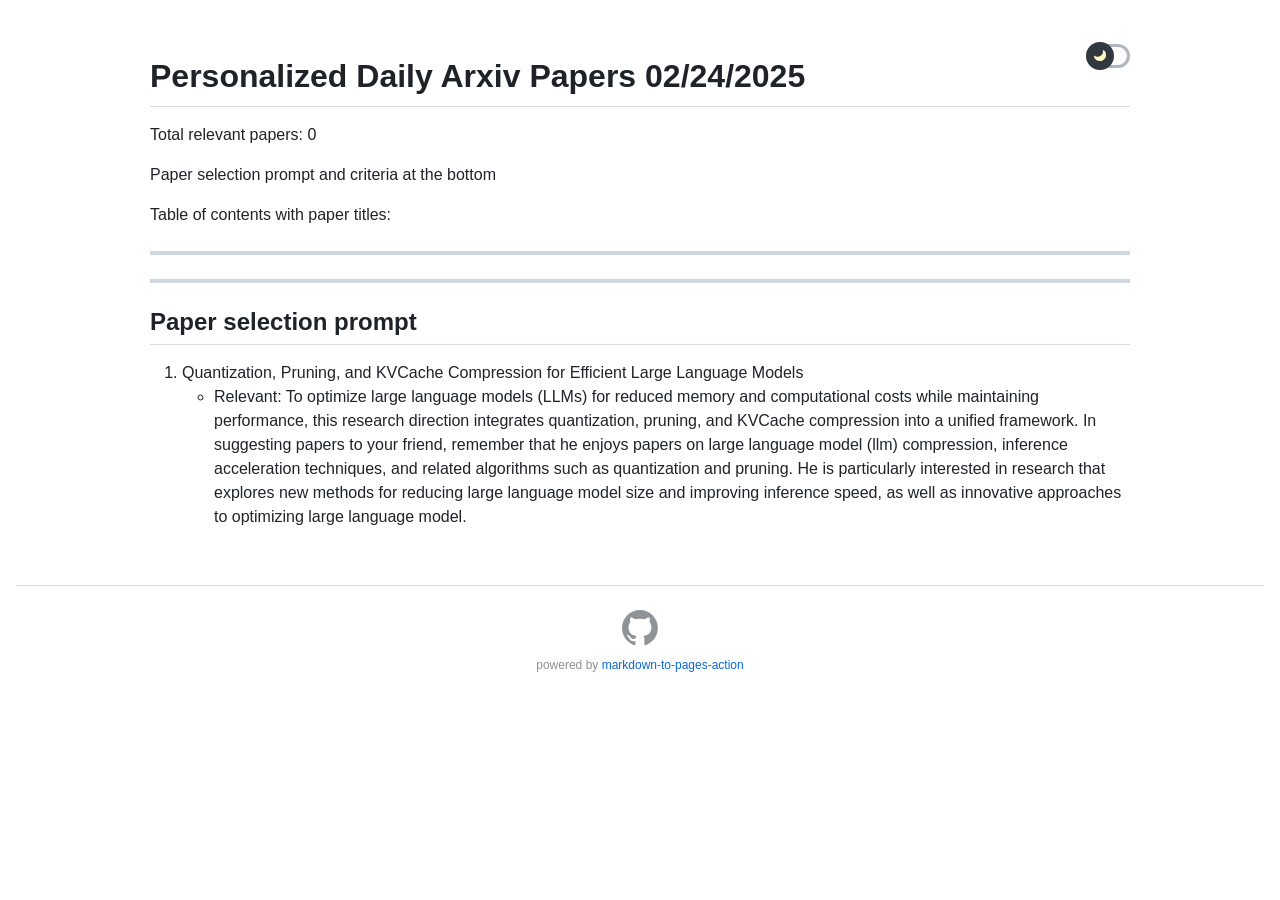
==== commit 18c7a968: "Deploying to gh-pages from @ LLIKKE/gpt_paper_assistant_ori@77c261c9627c7a86c1edcb2c804e7336ba47161d" ====
--- a/en/index.html
+++ b/en/index.html
@@ -12,7 +12,7 @@
   }
   document.documentElement.setAttribute('data-color-mode', mode);
   document.querySelector('.profile-color-modes-toggle').onclick = toggleMode;
-})();</script><div><div class="markdown-heading"><h1 class="heading-element">Personalized Daily Arxiv Papers 02/17/2025</h1><a id="user-content-personalized-daily-arxiv-papers-02172025" class="anchor" aria-label="Permalink: Personalized Daily Arxiv Papers 02/17/2025" href="#personalized-daily-arxiv-papers-02172025"><span aria-hidden="true" class="octicon octicon-link"></span></a></div>
+})();</script><div><div class="markdown-heading"><h1 class="heading-element">Personalized Daily Arxiv Papers 02/24/2025</h1><a id="user-content-personalized-daily-arxiv-papers-02242025" class="anchor" aria-label="Permalink: Personalized Daily Arxiv Papers 02/24/2025" href="#personalized-daily-arxiv-papers-02242025"><span aria-hidden="true" class="octicon octicon-link"></span></a></div>
 <p>Total relevant papers: 0</p>
 <p>Paper selection prompt and criteria at the bottom</p>
 <p>Table of contents with paper titles:</p>
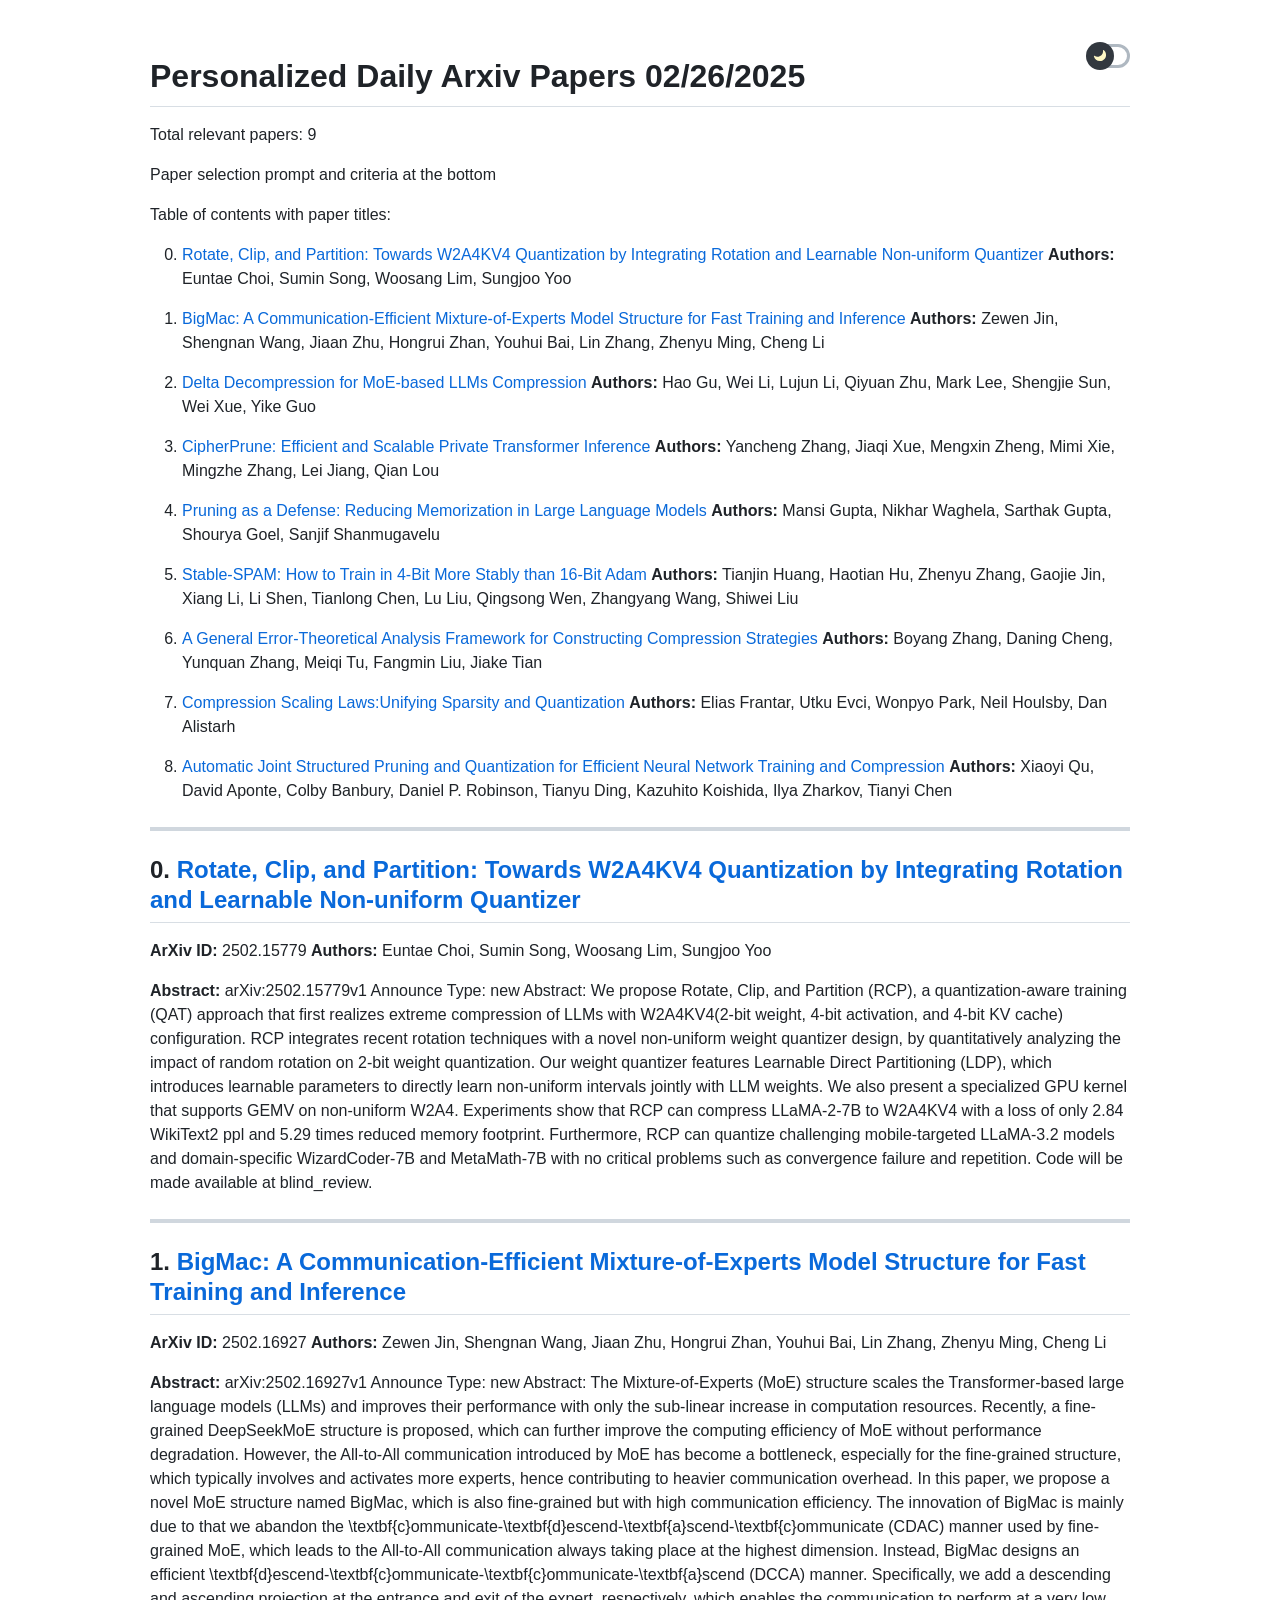
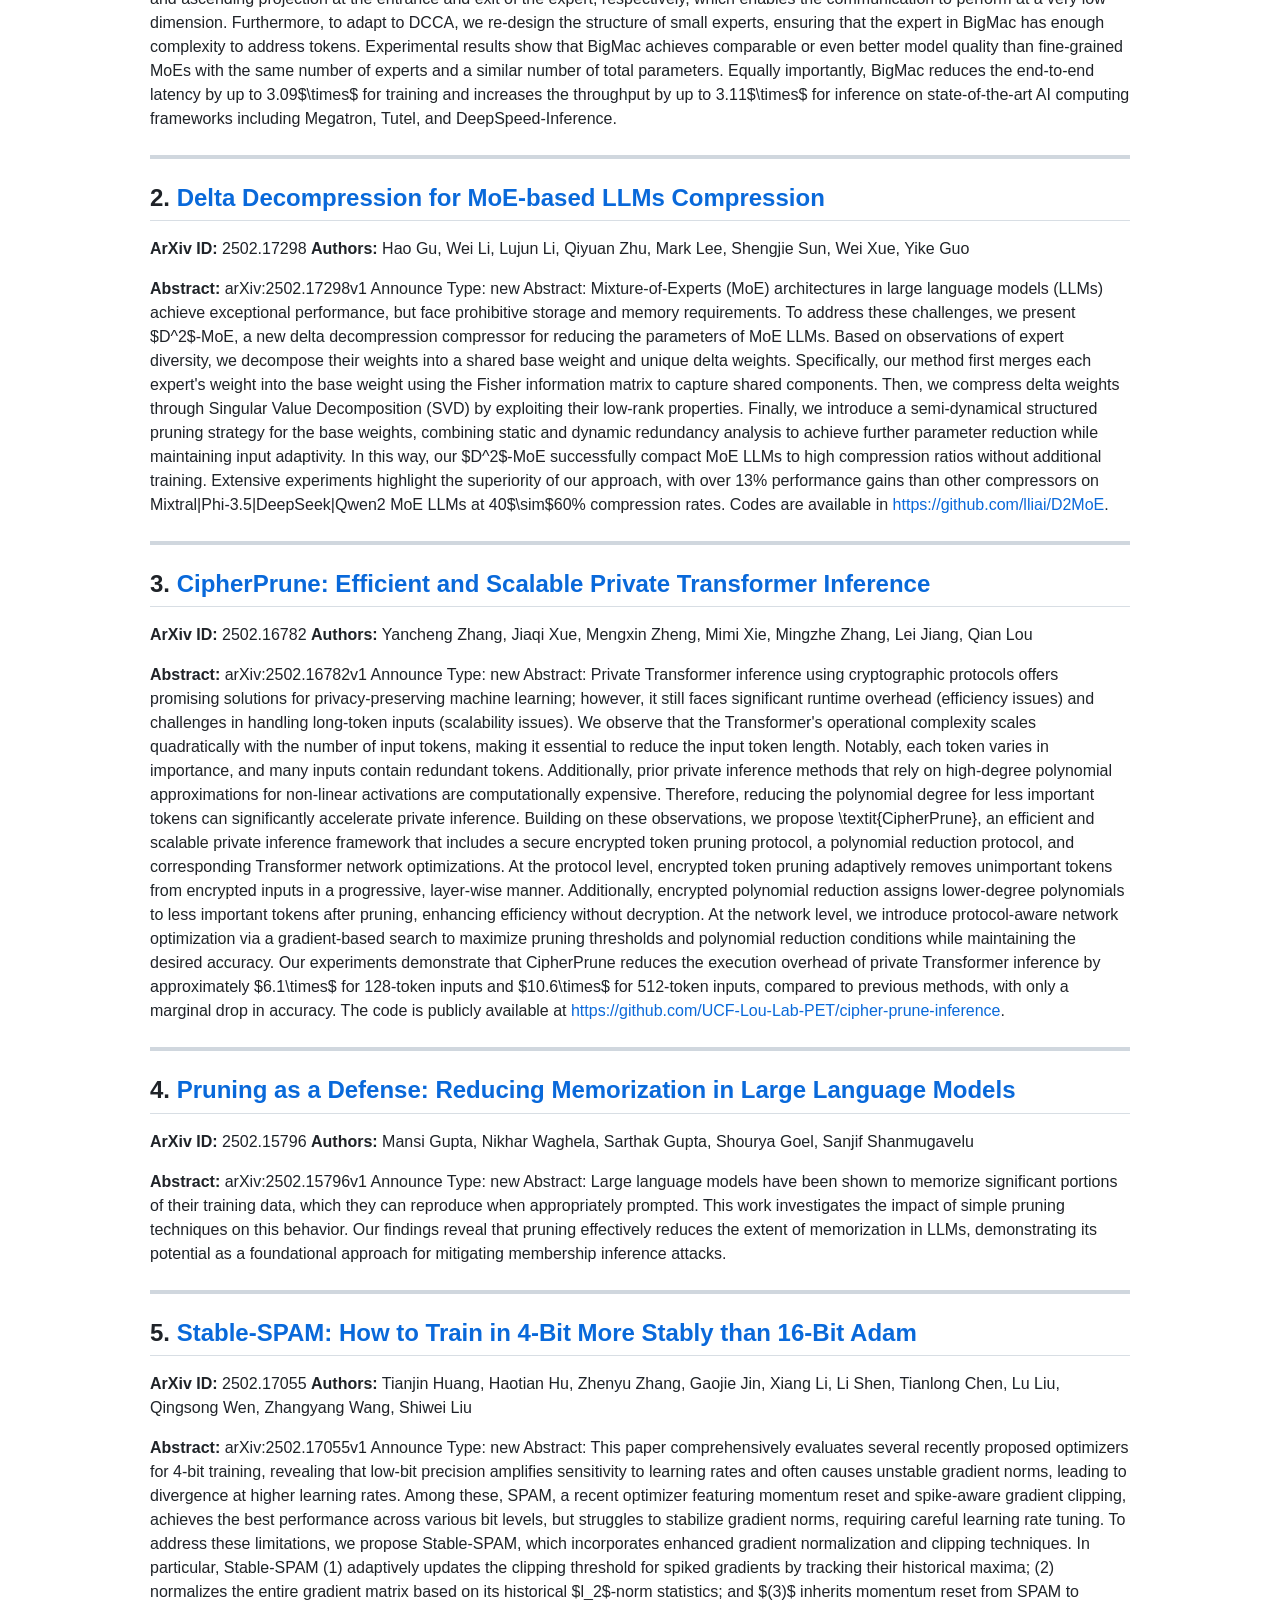
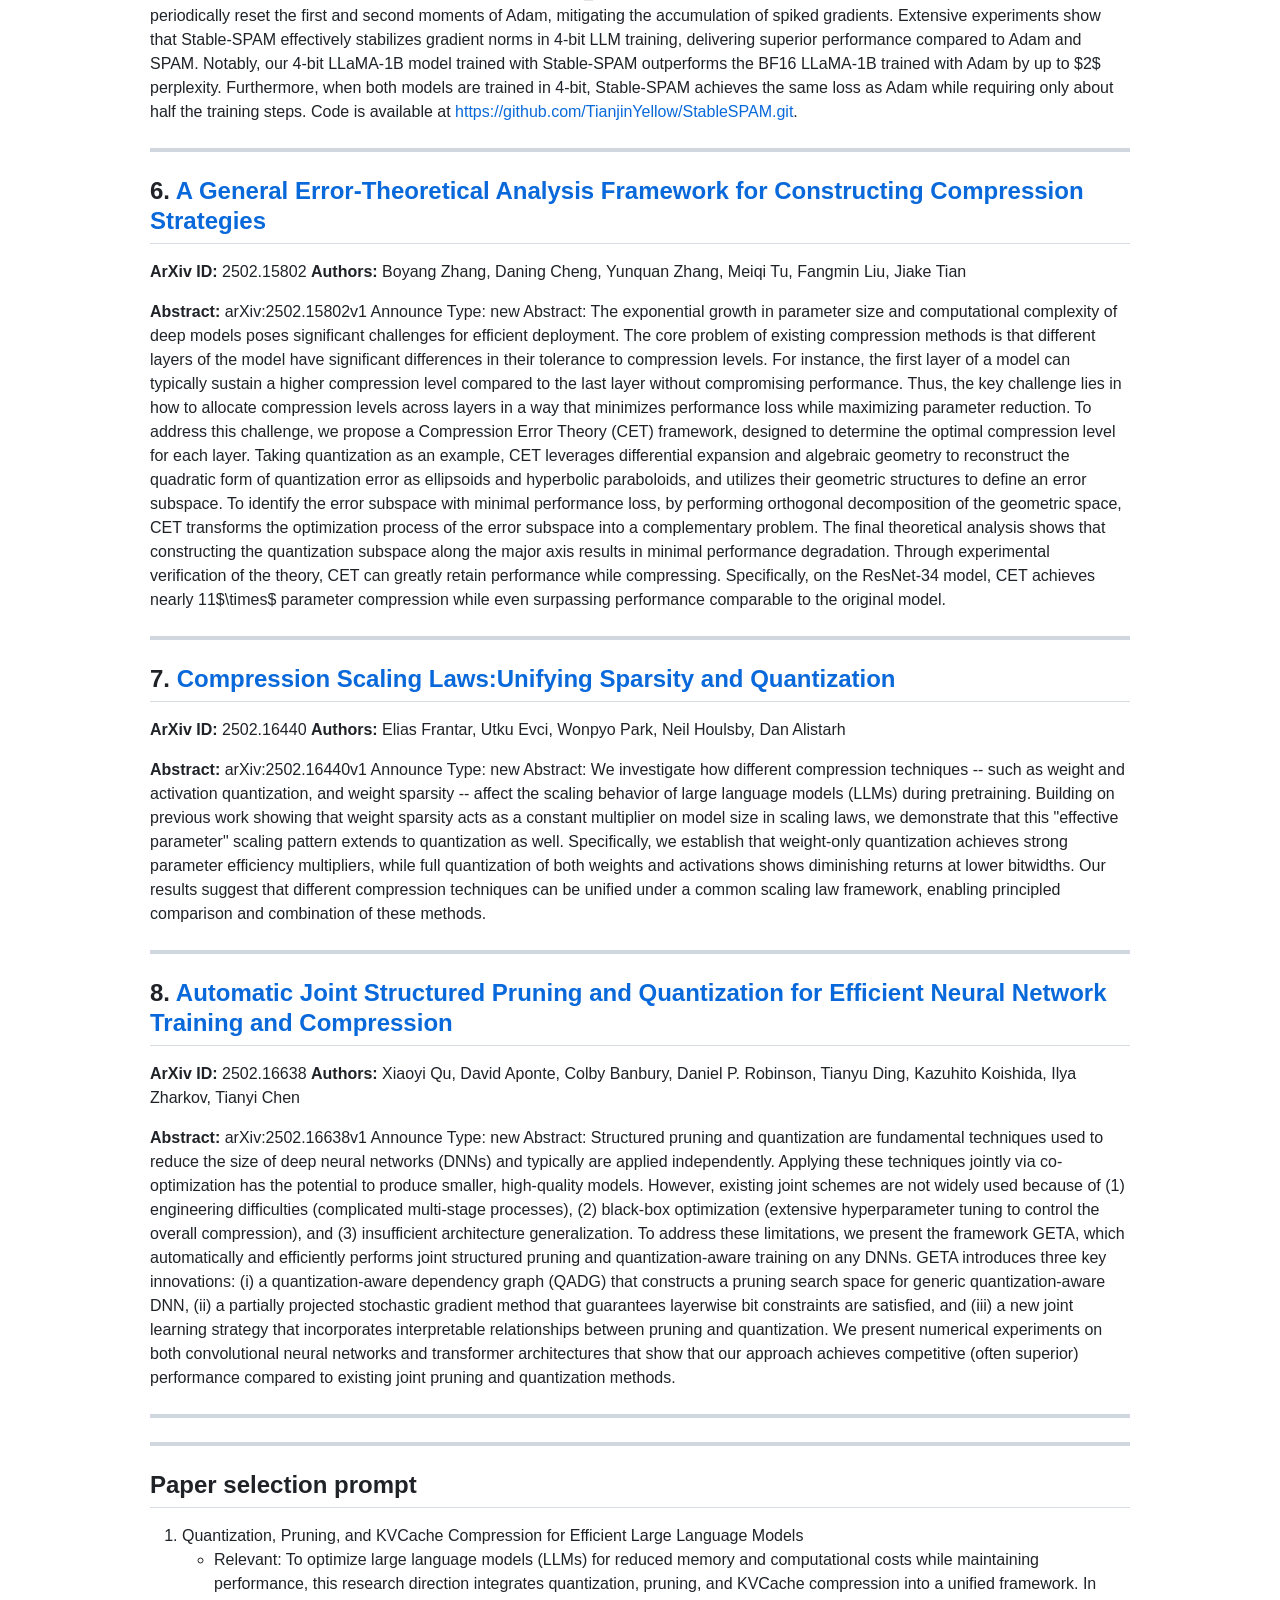
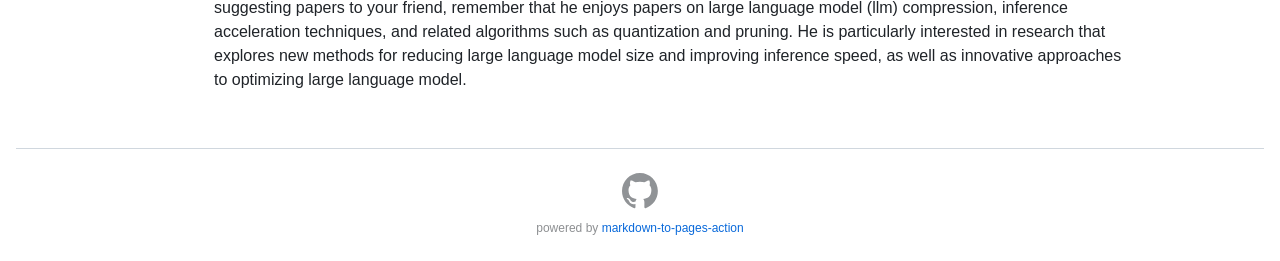
==== commit ab6d4ff5: "Deploying to gh-pages from @ LLIKKE/Arxiv_GPT_Assistant@11d4c0a6602b7ce0ef1f04a9353a0b02db9053ed 🚀" ====
--- a/en/index.html
+++ b/en/index.html
@@ -1,4 +1,4 @@
-<!DOCTYPE html><html data-color-mode="light" data-light-theme="light" data-dark-theme="dark" lang="en-US"><head><title>LLIKKE/gpt_paper_assistant_ori</title><meta charset="utf-8"><meta http-equiv="Content-Type" content="text/html; charset=utf-8"><meta name="viewport" content="width=device-width,initial-scale=1,user-scalable=no"><meta name="description" content="Deepseek based personalized ArXiv paper assistant bot"><link rel="canonical" href="https://llikke.github.io/gpt_paper_assistant_ori/"><meta property="og:title" content="LLIKKE/gpt_paper_assistant_ori"><meta property="og:type" content="website"><meta property="og:url" content="https://llikke.github.io/gpt_paper_assistant_ori/"><meta property="og:description" content="Deepseek based personalized ArXiv paper assistant bot"><meta property="og:locale" content="en_US"><meta property="og:site_name" content="LLIKKE/gpt_paper_assistant_ori"><meta name="twitter:card" content="summary"><meta name="twitter:title" content="LLIKKE/gpt_paper_assistant_ori"><meta name="twitter:description" content="Deepseek based personalized ArXiv paper assistant bot"><link class="js-site-favicon" rel="alternate icon" type="image/png" href="https://github.githubassets.com/favicons/favicon.png" media="(prefers-color-scheme: light)"><link class="js-site-favicon" rel="icon" type="image/svg+xml" href="https://github.githubassets.com/favicons/favicon.svg" media="(prefers-color-scheme: light)"><link class="js-site-favicon" rel="alternate icon" type="image/png" href="https://github.githubassets.com/favicons/favicon-dark.png" media="(prefers-color-scheme: dark)"><link class="js-site-favicon" rel="icon" type="image/svg+xml" href="https://github.githubassets.com/favicons/favicon-dark.svg" media="(prefers-color-scheme: dark)"><link rel="mask-icon" href="https://github.githubassets.com/pinned-octocat.svg" color="#000000"><link href="index.css" rel="stylesheet"></head><body><div class="container-lg px-3 my-5 markdown-body"><div class="position-relative"><span class="profile-color-modes-toggle js-promo-color-modes-toggle" tabindex="0" aria-label="Toggle dark mode" aria-checked="true" role="checkbox"><div class="profile-color-modes-toggle-track" div></div><div class="profile-color-modes-toggle-thumb"><svg style="fill: var(--color-scale-yellow-0); margin: 7px 0 0 7px;" aria-hidden="true" width="14" height="13" viewBox="0 0 14 13" xmlns="http://www.w3.org/2000/svg"><path fill-rule="evenodd" clip-rule="evenodd" d="M4.52208 7.71754C7.5782 7.71754 10.0557 5.24006 10.0557 2.18394C10.0557 1.93498 10.0392 1.68986 10.0074 1.44961C9.95801 1.07727 10.3495 0.771159 10.6474 0.99992C12.1153 2.12716 13.0615 3.89999 13.0615 5.89383C13.0615 9.29958 10.3006 12.0605 6.89485 12.0605C3.95334 12.0605 1.49286 10.001 0.876728 7.24527C0.794841 6.87902 1.23668 6.65289 1.55321 6.85451C2.41106 7.40095 3.4296 7.71754 4.52208 7.71754Z"></path></svg></div></span></div><script type="text/javascript">(function() {
+<!DOCTYPE html><html data-color-mode="light" data-light-theme="light" data-dark-theme="dark" lang="en-US"><head><title>LLIKKE/Arxiv_GPT_Assistant</title><meta charset="utf-8"><meta http-equiv="Content-Type" content="text/html; charset=utf-8"><meta name="viewport" content="width=device-width,initial-scale=1,user-scalable=no"><meta name="description" content="Deepseek based personalized ArXiv paper assistant bot"><link rel="canonical" href="https://llikke.github.io/Arxiv_GPT_Assistant/"><meta property="og:title" content="LLIKKE/Arxiv_GPT_Assistant"><meta property="og:type" content="website"><meta property="og:url" content="https://llikke.github.io/Arxiv_GPT_Assistant/"><meta property="og:description" content="Deepseek based personalized ArXiv paper assistant bot"><meta property="og:locale" content="en_US"><meta property="og:site_name" content="LLIKKE/Arxiv_GPT_Assistant"><meta name="twitter:card" content="summary"><meta name="twitter:title" content="LLIKKE/Arxiv_GPT_Assistant"><meta name="twitter:description" content="Deepseek based personalized ArXiv paper assistant bot"><link class="js-site-favicon" rel="alternate icon" type="image/png" href="https://github.githubassets.com/favicons/favicon.png" media="(prefers-color-scheme: light)"><link class="js-site-favicon" rel="icon" type="image/svg+xml" href="https://github.githubassets.com/favicons/favicon.svg" media="(prefers-color-scheme: light)"><link class="js-site-favicon" rel="alternate icon" type="image/png" href="https://github.githubassets.com/favicons/favicon-dark.png" media="(prefers-color-scheme: dark)"><link class="js-site-favicon" rel="icon" type="image/svg+xml" href="https://github.githubassets.com/favicons/favicon-dark.svg" media="(prefers-color-scheme: dark)"><link rel="mask-icon" href="https://github.githubassets.com/pinned-octocat.svg" color="#000000"><link href="index.css" rel="stylesheet"></head><body><div class="container-lg px-3 my-5 markdown-body"><div class="position-relative"><span class="profile-color-modes-toggle js-promo-color-modes-toggle" tabindex="0" aria-label="Toggle dark mode" aria-checked="true" role="checkbox"><div class="profile-color-modes-toggle-track" div></div><div class="profile-color-modes-toggle-thumb"><svg style="fill: var(--color-scale-yellow-0); margin: 7px 0 0 7px;" aria-hidden="true" width="14" height="13" viewBox="0 0 14 13" xmlns="http://www.w3.org/2000/svg"><path fill-rule="evenodd" clip-rule="evenodd" d="M4.52208 7.71754C7.5782 7.71754 10.0557 5.24006 10.0557 2.18394C10.0557 1.93498 10.0392 1.68986 10.0074 1.44961C9.95801 1.07727 10.3495 0.771159 10.6474 0.99992C12.1153 2.12716 13.0615 3.89999 13.0615 5.89383C13.0615 9.29958 10.3006 12.0605 6.89485 12.0605C3.95334 12.0605 1.49286 10.001 0.876728 7.24527C0.794841 6.87902 1.23668 6.65289 1.55321 6.85451C2.41106 7.40095 3.4296 7.71754 4.52208 7.71754Z"></path></svg></div></span></div><script type="text/javascript">(function() {
   var MODE_KEY = 'markdown_to_pages_dark_mode';
   function toggleMode() {
     var mode = document.documentElement.getAttribute('data-color-mode') === 'light' ? 'dark' : 'light';
@@ -12,10 +12,102 @@
   }
   document.documentElement.setAttribute('data-color-mode', mode);
   document.querySelector('.profile-color-modes-toggle').onclick = toggleMode;
-})();</script><div><div class="markdown-heading"><h1 class="heading-element">Personalized Daily Arxiv Papers 02/24/2025</h1><a id="user-content-personalized-daily-arxiv-papers-02242025" class="anchor" aria-label="Permalink: Personalized Daily Arxiv Papers 02/24/2025" href="#personalized-daily-arxiv-papers-02242025"><span aria-hidden="true" class="octicon octicon-link"></span></a></div>
-<p>Total relevant papers: 0</p>
+})();</script><div><div class="markdown-heading"><h1 class="heading-element">Personalized Daily Arxiv Papers 02/26/2025</h1><a id="user-content-personalized-daily-arxiv-papers-02262025" class="anchor" aria-label="Permalink: Personalized Daily Arxiv Papers 02/26/2025" href="#personalized-daily-arxiv-papers-02262025"><span aria-hidden="true" class="octicon octicon-link"></span></a></div>
+<p>Total relevant papers: 9</p>
 <p>Paper selection prompt and criteria at the bottom</p>
 <p>Table of contents with paper titles:</p>
+<ol start="0">
+<li>
+<p><a href="#link0">Rotate, Clip, and Partition: Towards W2A4KV4 Quantization by Integrating Rotation and Learnable Non-uniform Quantizer</a>
+<strong>Authors:</strong> Euntae Choi, Sumin Song, Woosang Lim, Sungjoo Yoo</p>
+</li>
+<li>
+<p><a href="#link1">BigMac: A Communication-Efficient Mixture-of-Experts Model Structure for Fast Training and Inference</a>
+<strong>Authors:</strong> Zewen Jin, Shengnan Wang, Jiaan Zhu, Hongrui Zhan, Youhui Bai, Lin Zhang, Zhenyu Ming, Cheng Li</p>
+</li>
+<li>
+<p><a href="#link2">Delta Decompression for MoE-based LLMs Compression</a>
+<strong>Authors:</strong> Hao Gu, Wei Li, Lujun Li, Qiyuan Zhu, Mark Lee, Shengjie Sun, Wei Xue, Yike Guo</p>
+</li>
+<li>
+<p><a href="#link3">CipherPrune: Efficient and Scalable Private Transformer Inference</a>
+<strong>Authors:</strong> Yancheng Zhang, Jiaqi Xue, Mengxin Zheng, Mimi Xie, Mingzhe Zhang, Lei Jiang, Qian Lou</p>
+</li>
+<li>
+<p><a href="#link4">Pruning as a Defense: Reducing Memorization in Large Language Models</a>
+<strong>Authors:</strong> Mansi Gupta, Nikhar Waghela, Sarthak Gupta, Shourya Goel, Sanjif Shanmugavelu</p>
+</li>
+<li>
+<p><a href="#link5">Stable-SPAM: How to Train in 4-Bit More Stably than 16-Bit Adam</a>
+<strong>Authors:</strong> Tianjin Huang, Haotian Hu, Zhenyu Zhang, Gaojie Jin, Xiang Li, Li Shen, Tianlong Chen, Lu Liu, Qingsong Wen, Zhangyang Wang, Shiwei Liu</p>
+</li>
+<li>
+<p><a href="#link6">A General Error-Theoretical Analysis Framework for Constructing Compression Strategies</a>
+<strong>Authors:</strong> Boyang Zhang, Daning Cheng, Yunquan Zhang, Meiqi Tu, Fangmin Liu, Jiake Tian</p>
+</li>
+<li>
+<p><a href="#link7">Compression Scaling Laws:Unifying Sparsity and Quantization</a>
+<strong>Authors:</strong> Elias Frantar, Utku Evci, Wonpyo Park, Neil Houlsby, Dan Alistarh</p>
+</li>
+<li>
+<p><a href="#link8">Automatic Joint Structured Pruning and Quantization for Efficient Neural Network Training and Compression</a>
+<strong>Authors:</strong> Xiaoyi Qu, David Aponte, Colby Banbury, Daniel P. Robinson, Tianyu Ding, Kazuhito Koishida, Ilya Zharkov, Tianyi Chen</p>
+</li>
+</ol>
+<hr>
+<div class="markdown-heading"><h2 class="heading-element">0. <a href="https://arxiv.org/abs/2502.15779" rel="nofollow">Rotate, Clip, and Partition: Towards W2A4KV4 Quantization by Integrating Rotation and Learnable Non-uniform Quantizer</a> <a id="user-content-link0"></a>
+</h2><a id="user-content-0-rotate-clip-and-partition-towards-w2a4kv4-quantization-by-integrating-rotation-and-learnable-non-uniform-quantizer-" class="anchor" aria-label="Permalink: 0. Rotate, Clip, and Partition: Towards W2A4KV4 Quantization by Integrating Rotation and Learnable Non-uniform Quantizer" href="#0-rotate-clip-and-partition-towards-w2a4kv4-quantization-by-integrating-rotation-and-learnable-non-uniform-quantizer-"><span aria-hidden="true" class="octicon octicon-link"></span></a></div>
+<p><strong>ArXiv ID:</strong> 2502.15779
+<strong>Authors:</strong> Euntae Choi, Sumin Song, Woosang Lim, Sungjoo Yoo</p>
+<p><strong>Abstract:</strong> arXiv:2502.15779v1 Announce Type: new  Abstract: We propose Rotate, Clip, and Partition (RCP), a quantization-aware training (QAT) approach that first realizes extreme compression of LLMs with W2A4KV4(2-bit weight, 4-bit activation, and 4-bit KV cache) configuration. RCP integrates recent rotation techniques with a novel non-uniform weight quantizer design, by quantitatively analyzing the impact of random rotation on 2-bit weight quantization. Our weight quantizer features Learnable Direct Partitioning (LDP), which introduces learnable parameters to directly learn non-uniform intervals jointly with LLM weights. We also present a specialized GPU kernel that supports GEMV on non-uniform W2A4. Experiments show that RCP can compress LLaMA-2-7B to W2A4KV4 with a loss of only 2.84 WikiText2 ppl and 5.29 times reduced memory footprint. Furthermore, RCP can quantize challenging mobile-targeted LLaMA-3.2 models and domain-specific WizardCoder-7B and MetaMath-7B with no critical problems such as convergence failure and repetition. Code will be made available at blind_review.</p>
+<hr>
+<div class="markdown-heading"><h2 class="heading-element">1. <a href="https://arxiv.org/abs/2502.16927" rel="nofollow">BigMac: A Communication-Efficient Mixture-of-Experts Model Structure for Fast Training and Inference</a> <a id="user-content-link1"></a>
+</h2><a id="user-content-1-bigmac-a-communication-efficient-mixture-of-experts-model-structure-for-fast-training-and-inference-" class="anchor" aria-label="Permalink: 1. BigMac: A Communication-Efficient Mixture-of-Experts Model Structure for Fast Training and Inference" href="#1-bigmac-a-communication-efficient-mixture-of-experts-model-structure-for-fast-training-and-inference-"><span aria-hidden="true" class="octicon octicon-link"></span></a></div>
+<p><strong>ArXiv ID:</strong> 2502.16927
+<strong>Authors:</strong> Zewen Jin, Shengnan Wang, Jiaan Zhu, Hongrui Zhan, Youhui Bai, Lin Zhang, Zhenyu Ming, Cheng Li</p>
+<p><strong>Abstract:</strong> arXiv:2502.16927v1 Announce Type: new  Abstract: The Mixture-of-Experts (MoE) structure scales the Transformer-based large language models (LLMs) and improves their performance with only the sub-linear increase in computation resources. Recently, a fine-grained DeepSeekMoE structure is proposed, which can further improve the computing efficiency of MoE without performance degradation. However, the All-to-All communication introduced by MoE has become a bottleneck, especially for the fine-grained structure, which typically involves and activates more experts, hence contributing to heavier communication overhead.   In this paper, we propose a novel MoE structure named BigMac, which is also fine-grained but with high communication efficiency. The innovation of BigMac is mainly due to that we abandon the \textbf{c}ommunicate-\textbf{d}escend-\textbf{a}scend-\textbf{c}ommunicate (CDAC) manner used by fine-grained MoE, which leads to the All-to-All communication always taking place at the highest dimension. Instead, BigMac designs an efficient \textbf{d}escend-\textbf{c}ommunicate-\textbf{c}ommunicate-\textbf{a}scend (DCCA) manner. Specifically, we add a descending and ascending projection at the entrance and exit of the expert, respectively, which enables the communication to perform at a very low dimension. Furthermore, to adapt to DCCA, we re-design the structure of small experts, ensuring that the expert in BigMac has enough complexity to address tokens. Experimental results show that BigMac achieves comparable or even better model quality than fine-grained MoEs with the same number of experts and a similar number of total parameters. Equally importantly, BigMac reduces the end-to-end latency by up to 3.09$\times$ for training and increases the throughput by up to 3.11$\times$ for inference on state-of-the-art AI computing frameworks including Megatron, Tutel, and DeepSpeed-Inference.</p>
+<hr>
+<div class="markdown-heading"><h2 class="heading-element">2. <a href="https://arxiv.org/abs/2502.17298" rel="nofollow">Delta Decompression for MoE-based LLMs Compression</a> <a id="user-content-link2"></a>
+</h2><a id="user-content-2-delta-decompression-for-moe-based-llms-compression-" class="anchor" aria-label="Permalink: 2. Delta Decompression for MoE-based LLMs Compression" href="#2-delta-decompression-for-moe-based-llms-compression-"><span aria-hidden="true" class="octicon octicon-link"></span></a></div>
+<p><strong>ArXiv ID:</strong> 2502.17298
+<strong>Authors:</strong> Hao Gu, Wei Li, Lujun Li, Qiyuan Zhu, Mark Lee, Shengjie Sun, Wei Xue, Yike Guo</p>
+<p><strong>Abstract:</strong> arXiv:2502.17298v1 Announce Type: new  Abstract: Mixture-of-Experts (MoE) architectures in large language models (LLMs) achieve exceptional performance, but face prohibitive storage and memory requirements. To address these challenges, we present $D^2$-MoE, a new delta decompression compressor for reducing the parameters of MoE LLMs. Based on observations of expert diversity, we decompose their weights into a shared base weight and unique delta weights. Specifically, our method first merges each expert's weight into the base weight using the Fisher information matrix to capture shared components. Then, we compress delta weights through Singular Value Decomposition (SVD) by exploiting their low-rank properties. Finally, we introduce a semi-dynamical structured pruning strategy for the base weights, combining static and dynamic redundancy analysis to achieve further parameter reduction while maintaining input adaptivity. In this way, our $D^2$-MoE successfully compact MoE LLMs to high compression ratios without additional training. Extensive experiments highlight the superiority of our approach, with over 13% performance gains than other compressors on Mixtral|Phi-3.5|DeepSeek|Qwen2 MoE LLMs at 40$\sim$60% compression rates. Codes are available in <a href="https://github.com/lliai/D2MoE">https://github.com/lliai/D2MoE</a>.</p>
+<hr>
+<div class="markdown-heading"><h2 class="heading-element">3. <a href="https://arxiv.org/abs/2502.16782" rel="nofollow">CipherPrune: Efficient and Scalable Private Transformer Inference</a> <a id="user-content-link3"></a>
+</h2><a id="user-content-3-cipherprune-efficient-and-scalable-private-transformer-inference-" class="anchor" aria-label="Permalink: 3. CipherPrune: Efficient and Scalable Private Transformer Inference" href="#3-cipherprune-efficient-and-scalable-private-transformer-inference-"><span aria-hidden="true" class="octicon octicon-link"></span></a></div>
+<p><strong>ArXiv ID:</strong> 2502.16782
+<strong>Authors:</strong> Yancheng Zhang, Jiaqi Xue, Mengxin Zheng, Mimi Xie, Mingzhe Zhang, Lei Jiang, Qian Lou</p>
+<p><strong>Abstract:</strong> arXiv:2502.16782v1 Announce Type: new  Abstract: Private Transformer inference using cryptographic protocols offers promising solutions for privacy-preserving machine learning; however, it still faces significant runtime overhead (efficiency issues) and challenges in handling long-token inputs (scalability issues). We observe that the Transformer's operational complexity scales quadratically with the number of input tokens, making it essential to reduce the input token length. Notably, each token varies in importance, and many inputs contain redundant tokens. Additionally, prior private inference methods that rely on high-degree polynomial approximations for non-linear activations are computationally expensive. Therefore, reducing the polynomial degree for less important tokens can significantly accelerate private inference. Building on these observations, we propose \textit{CipherPrune}, an efficient and scalable private inference framework that includes a secure encrypted token pruning protocol, a polynomial reduction protocol, and corresponding Transformer network optimizations. At the protocol level, encrypted token pruning adaptively removes unimportant tokens from encrypted inputs in a progressive, layer-wise manner. Additionally, encrypted polynomial reduction assigns lower-degree polynomials to less important tokens after pruning, enhancing efficiency without decryption. At the network level, we introduce protocol-aware network optimization via a gradient-based search to maximize pruning thresholds and polynomial reduction conditions while maintaining the desired accuracy. Our experiments demonstrate that CipherPrune reduces the execution overhead of private Transformer inference by approximately $6.1\times$ for 128-token inputs and $10.6\times$ for 512-token inputs, compared to previous methods, with only a marginal drop in accuracy. The code is publicly available at <a href="https://github.com/UCF-Lou-Lab-PET/cipher-prune-inference">https://github.com/UCF-Lou-Lab-PET/cipher-prune-inference</a>.</p>
+<hr>
+<div class="markdown-heading"><h2 class="heading-element">4. <a href="https://arxiv.org/abs/2502.15796" rel="nofollow">Pruning as a Defense: Reducing Memorization in Large Language Models</a> <a id="user-content-link4"></a>
+</h2><a id="user-content-4-pruning-as-a-defense-reducing-memorization-in-large-language-models-" class="anchor" aria-label="Permalink: 4. Pruning as a Defense: Reducing Memorization in Large Language Models" href="#4-pruning-as-a-defense-reducing-memorization-in-large-language-models-"><span aria-hidden="true" class="octicon octicon-link"></span></a></div>
+<p><strong>ArXiv ID:</strong> 2502.15796
+<strong>Authors:</strong> Mansi Gupta, Nikhar Waghela, Sarthak Gupta, Shourya Goel, Sanjif Shanmugavelu</p>
+<p><strong>Abstract:</strong> arXiv:2502.15796v1 Announce Type: new  Abstract: Large language models have been shown to memorize significant portions of their training data, which they can reproduce when appropriately prompted. This work investigates the impact of simple pruning techniques on this behavior. Our findings reveal that pruning effectively reduces the extent of memorization in LLMs, demonstrating its potential as a foundational approach for mitigating membership inference attacks.</p>
+<hr>
+<div class="markdown-heading"><h2 class="heading-element">5. <a href="https://arxiv.org/abs/2502.17055" rel="nofollow">Stable-SPAM: How to Train in 4-Bit More Stably than 16-Bit Adam</a> <a id="user-content-link5"></a>
+</h2><a id="user-content-5-stable-spam-how-to-train-in-4-bit-more-stably-than-16-bit-adam-" class="anchor" aria-label="Permalink: 5. Stable-SPAM: How to Train in 4-Bit More Stably than 16-Bit Adam" href="#5-stable-spam-how-to-train-in-4-bit-more-stably-than-16-bit-adam-"><span aria-hidden="true" class="octicon octicon-link"></span></a></div>
+<p><strong>ArXiv ID:</strong> 2502.17055
+<strong>Authors:</strong> Tianjin Huang, Haotian Hu, Zhenyu Zhang, Gaojie Jin, Xiang Li, Li Shen, Tianlong Chen, Lu Liu, Qingsong Wen, Zhangyang Wang, Shiwei Liu</p>
+<p><strong>Abstract:</strong> arXiv:2502.17055v1 Announce Type: new  Abstract: This paper comprehensively evaluates several recently proposed optimizers for 4-bit training, revealing that low-bit precision amplifies sensitivity to learning rates and often causes unstable gradient norms, leading to divergence at higher learning rates. Among these, SPAM, a recent optimizer featuring momentum reset and spike-aware gradient clipping, achieves the best performance across various bit levels, but struggles to stabilize gradient norms, requiring careful learning rate tuning. To address these limitations, we propose Stable-SPAM, which incorporates enhanced gradient normalization and clipping techniques. In particular, Stable-SPAM (1) adaptively updates the clipping threshold for spiked gradients by tracking their historical maxima; (2) normalizes the entire gradient matrix based on its historical $l_2$-norm statistics; and $(3)$ inherits momentum reset from SPAM to periodically reset the first and second moments of Adam, mitigating the accumulation of spiked gradients. Extensive experiments show that Stable-SPAM effectively stabilizes gradient norms in 4-bit LLM training, delivering superior performance compared to Adam and SPAM. Notably, our 4-bit LLaMA-1B model trained with Stable-SPAM outperforms the BF16 LLaMA-1B trained with Adam by up to $2$ perplexity. Furthermore, when both models are trained in 4-bit, Stable-SPAM achieves the same loss as Adam while requiring only about half the training steps. Code is available at <a href="https://github.com/TianjinYellow/StableSPAM.git">https://github.com/TianjinYellow/StableSPAM.git</a>.</p>
+<hr>
+<div class="markdown-heading"><h2 class="heading-element">6. <a href="https://arxiv.org/abs/2502.15802" rel="nofollow">A General Error-Theoretical Analysis Framework for Constructing Compression Strategies</a> <a id="user-content-link6"></a>
+</h2><a id="user-content-6-a-general-error-theoretical-analysis-framework-for-constructing-compression-strategies-" class="anchor" aria-label="Permalink: 6. A General Error-Theoretical Analysis Framework for Constructing Compression Strategies" href="#6-a-general-error-theoretical-analysis-framework-for-constructing-compression-strategies-"><span aria-hidden="true" class="octicon octicon-link"></span></a></div>
+<p><strong>ArXiv ID:</strong> 2502.15802
+<strong>Authors:</strong> Boyang Zhang, Daning Cheng, Yunquan Zhang, Meiqi Tu, Fangmin Liu, Jiake Tian</p>
+<p><strong>Abstract:</strong> arXiv:2502.15802v1 Announce Type: new  Abstract: The exponential growth in parameter size and computational complexity of deep models poses significant challenges for efficient deployment. The core problem of existing compression methods is that different layers of the model have significant differences in their tolerance to compression levels. For instance, the first layer of a model can typically sustain a higher compression level compared to the last layer without compromising performance. Thus, the key challenge lies in how to allocate compression levels across layers in a way that minimizes performance loss while maximizing parameter reduction. To address this challenge, we propose a Compression Error Theory (CET) framework, designed to determine the optimal compression level for each layer. Taking quantization as an example, CET leverages differential expansion and algebraic geometry to reconstruct the quadratic form of quantization error as ellipsoids and hyperbolic paraboloids, and utilizes their geometric structures to define an error subspace. To identify the error subspace with minimal performance loss, by performing orthogonal decomposition of the geometric space, CET transforms the optimization process of the error subspace into a complementary problem. The final theoretical analysis shows that constructing the quantization subspace along the major axis results in minimal performance degradation. Through experimental verification of the theory, CET can greatly retain performance while compressing. Specifically, on the ResNet-34 model, CET achieves nearly 11$\times$ parameter compression while even surpassing performance comparable to the original model.</p>
+<hr>
+<div class="markdown-heading"><h2 class="heading-element">7. <a href="https://arxiv.org/abs/2502.16440" rel="nofollow">Compression Scaling Laws:Unifying Sparsity and Quantization</a> <a id="user-content-link7"></a>
+</h2><a id="user-content-7-compression-scaling-lawsunifying-sparsity-and-quantization-" class="anchor" aria-label="Permalink: 7. Compression Scaling Laws:Unifying Sparsity and Quantization" href="#7-compression-scaling-lawsunifying-sparsity-and-quantization-"><span aria-hidden="true" class="octicon octicon-link"></span></a></div>
+<p><strong>ArXiv ID:</strong> 2502.16440
+<strong>Authors:</strong> Elias Frantar, Utku Evci, Wonpyo Park, Neil Houlsby, Dan Alistarh</p>
+<p><strong>Abstract:</strong> arXiv:2502.16440v1 Announce Type: new  Abstract: We investigate how different compression techniques -- such as weight and activation quantization, and weight sparsity -- affect the scaling behavior of large language models (LLMs) during pretraining. Building on previous work showing that weight sparsity acts as a constant multiplier on model size in scaling laws, we demonstrate that this "effective parameter" scaling pattern extends to quantization as well. Specifically, we establish that weight-only quantization achieves strong parameter efficiency multipliers, while full quantization of both weights and activations shows diminishing returns at lower bitwidths. Our results suggest that different compression techniques can be unified under a common scaling law framework, enabling principled comparison and combination of these methods.</p>
+<hr>
+<div class="markdown-heading"><h2 class="heading-element">8. <a href="https://arxiv.org/abs/2502.16638" rel="nofollow">Automatic Joint Structured Pruning and Quantization for Efficient Neural Network Training and Compression</a> <a id="user-content-link8"></a>
+</h2><a id="user-content-8-automatic-joint-structured-pruning-and-quantization-for-efficient-neural-network-training-and-compression-" class="anchor" aria-label="Permalink: 8. Automatic Joint Structured Pruning and Quantization for Efficient Neural Network Training and Compression" href="#8-automatic-joint-structured-pruning-and-quantization-for-efficient-neural-network-training-and-compression-"><span aria-hidden="true" class="octicon octicon-link"></span></a></div>
+<p><strong>ArXiv ID:</strong> 2502.16638
+<strong>Authors:</strong> Xiaoyi Qu, David Aponte, Colby Banbury, Daniel P. Robinson, Tianyu Ding, Kazuhito Koishida, Ilya Zharkov, Tianyi Chen</p>
+<p><strong>Abstract:</strong> arXiv:2502.16638v1 Announce Type: new  Abstract: Structured pruning and quantization are fundamental techniques used to reduce the size of deep neural networks (DNNs) and typically are applied independently. Applying these techniques jointly via co-optimization has the potential to produce smaller, high-quality models. However, existing joint schemes are not widely used because of (1) engineering difficulties (complicated multi-stage processes), (2) black-box optimization (extensive hyperparameter tuning to control the overall compression), and (3) insufficient architecture generalization. To address these limitations, we present the framework GETA, which automatically and efficiently performs joint structured pruning and quantization-aware training on any DNNs. GETA introduces three key innovations: (i) a quantization-aware dependency graph (QADG) that constructs a pruning search space for generic quantization-aware DNN, (ii) a partially projected stochastic gradient method that guarantees layerwise bit constraints are satisfied, and (iii) a new joint learning strategy that incorporates interpretable relationships between pruning and quantization. We present numerical experiments on both convolutional neural networks and transformer architectures that show that our approach achieves competitive (often superior) performance compared to existing joint pruning and quantization methods.</p>
 <hr>
 <hr>
 <div class="markdown-heading"><h2 class="heading-element">Paper selection prompt</h2><a id="user-content-paper-selection-prompt" class="anchor" aria-label="Permalink: Paper selection prompt" href="#paper-selection-prompt"><span aria-hidden="true" class="octicon octicon-link"></span></a></div>
@@ -27,4 +119,4 @@
 </ul>
 </li>
 </ol>
-</div></div><div class="footer container-xl width-full p-responsive"><div class="position-relative flex-row-reverse flex-lg-row flex-wrap flex-lg-nowrap flex-justify-center flex-lg-justify-between pt-4 pb-4 mt-6 f6 color-text-secondary border-top color-border-secondary text-center"><div class="footer-octicon d-lg-block mx-lg-4"><a title="LLIKKE/gpt_paper_assistant_ori" href="https://github.com/LLIKKE/gpt_paper_assistant_ori" target="_blank" rel="noreferrer noopener"><svg class="octicon octicon-mark-github gh-logo" width="36" height="36" viewBox="0 0 98 98" xmlns="http://www.w3.org/2000/svg"><path fill-rule="evenodd" clip-rule="evenodd" d="M48.854 0C21.839 0 0 22 0 49.217c0 21.756 13.993 40.172 33.405 46.69 2.427.49 3.316-1.059 3.316-2.362 0-1.141-.08-5.052-.08-9.127-13.59 2.934-16.42-5.867-16.42-5.867-2.184-5.704-5.42-7.17-5.42-7.17-4.448-3.015.324-3.015.324-3.015 4.934.326 7.523 5.052 7.523 5.052 4.367 7.496 11.404 5.378 14.235 4.074.404-3.178 1.699-5.378 3.074-6.6-10.839-1.141-22.243-5.378-22.243-24.283 0-5.378 1.94-9.778 5.014-13.2-.485-1.222-2.184-6.275.486-13.038 0 0 4.125-1.304 13.426 5.052a46.97 46.97 0 0 1 12.214-1.63c4.125 0 8.33.571 12.213 1.63 9.302-6.356 13.427-5.052 13.427-5.052 2.67 6.763.97 11.816.485 13.038 3.155 3.422 5.015 7.822 5.015 13.2 0 18.905-11.404 23.06-22.324 24.283 1.78 1.548 3.316 4.481 3.316 9.126 0 6.6-.08 11.897-.08 13.526 0 1.304.89 2.853 3.316 2.364 19.412-6.52 33.405-24.935 33.405-46.691C97.707 22 75.788 0 48.854 0z"></path></svg></a></div><span class="mt-2 d-block footprint"><span>powered by </span><a href="https://github.com/wranders/markdown-to-pages-action" target="_blank" rel="noreferrer noopener">markdown-to-pages-action</a></span></div></div></body></html>+</div></div><div class="footer container-xl width-full p-responsive"><div class="position-relative flex-row-reverse flex-lg-row flex-wrap flex-lg-nowrap flex-justify-center flex-lg-justify-between pt-4 pb-4 mt-6 f6 color-text-secondary border-top color-border-secondary text-center"><div class="footer-octicon d-lg-block mx-lg-4"><a title="LLIKKE/Arxiv_GPT_Assistant" href="https://github.com/LLIKKE/Arxiv_GPT_Assistant" target="_blank" rel="noreferrer noopener"><svg class="octicon octicon-mark-github gh-logo" width="36" height="36" viewBox="0 0 98 98" xmlns="http://www.w3.org/2000/svg"><path fill-rule="evenodd" clip-rule="evenodd" d="M48.854 0C21.839 0 0 22 0 49.217c0 21.756 13.993 40.172 33.405 46.69 2.427.49 3.316-1.059 3.316-2.362 0-1.141-.08-5.052-.08-9.127-13.59 2.934-16.42-5.867-16.42-5.867-2.184-5.704-5.42-7.17-5.42-7.17-4.448-3.015.324-3.015.324-3.015 4.934.326 7.523 5.052 7.523 5.052 4.367 7.496 11.404 5.378 14.235 4.074.404-3.178 1.699-5.378 3.074-6.6-10.839-1.141-22.243-5.378-22.243-24.283 0-5.378 1.94-9.778 5.014-13.2-.485-1.222-2.184-6.275.486-13.038 0 0 4.125-1.304 13.426 5.052a46.97 46.97 0 0 1 12.214-1.63c4.125 0 8.33.571 12.213 1.63 9.302-6.356 13.427-5.052 13.427-5.052 2.67 6.763.97 11.816.485 13.038 3.155 3.422 5.015 7.822 5.015 13.2 0 18.905-11.404 23.06-22.324 24.283 1.78 1.548 3.316 4.481 3.316 9.126 0 6.6-.08 11.897-.08 13.526 0 1.304.89 2.853 3.316 2.364 19.412-6.52 33.405-24.935 33.405-46.691C97.707 22 75.788 0 48.854 0z"></path></svg></a></div><span class="mt-2 d-block footprint"><span>powered by </span><a href="https://github.com/wranders/markdown-to-pages-action" target="_blank" rel="noreferrer noopener">markdown-to-pages-action</a></span></div></div></body></html>
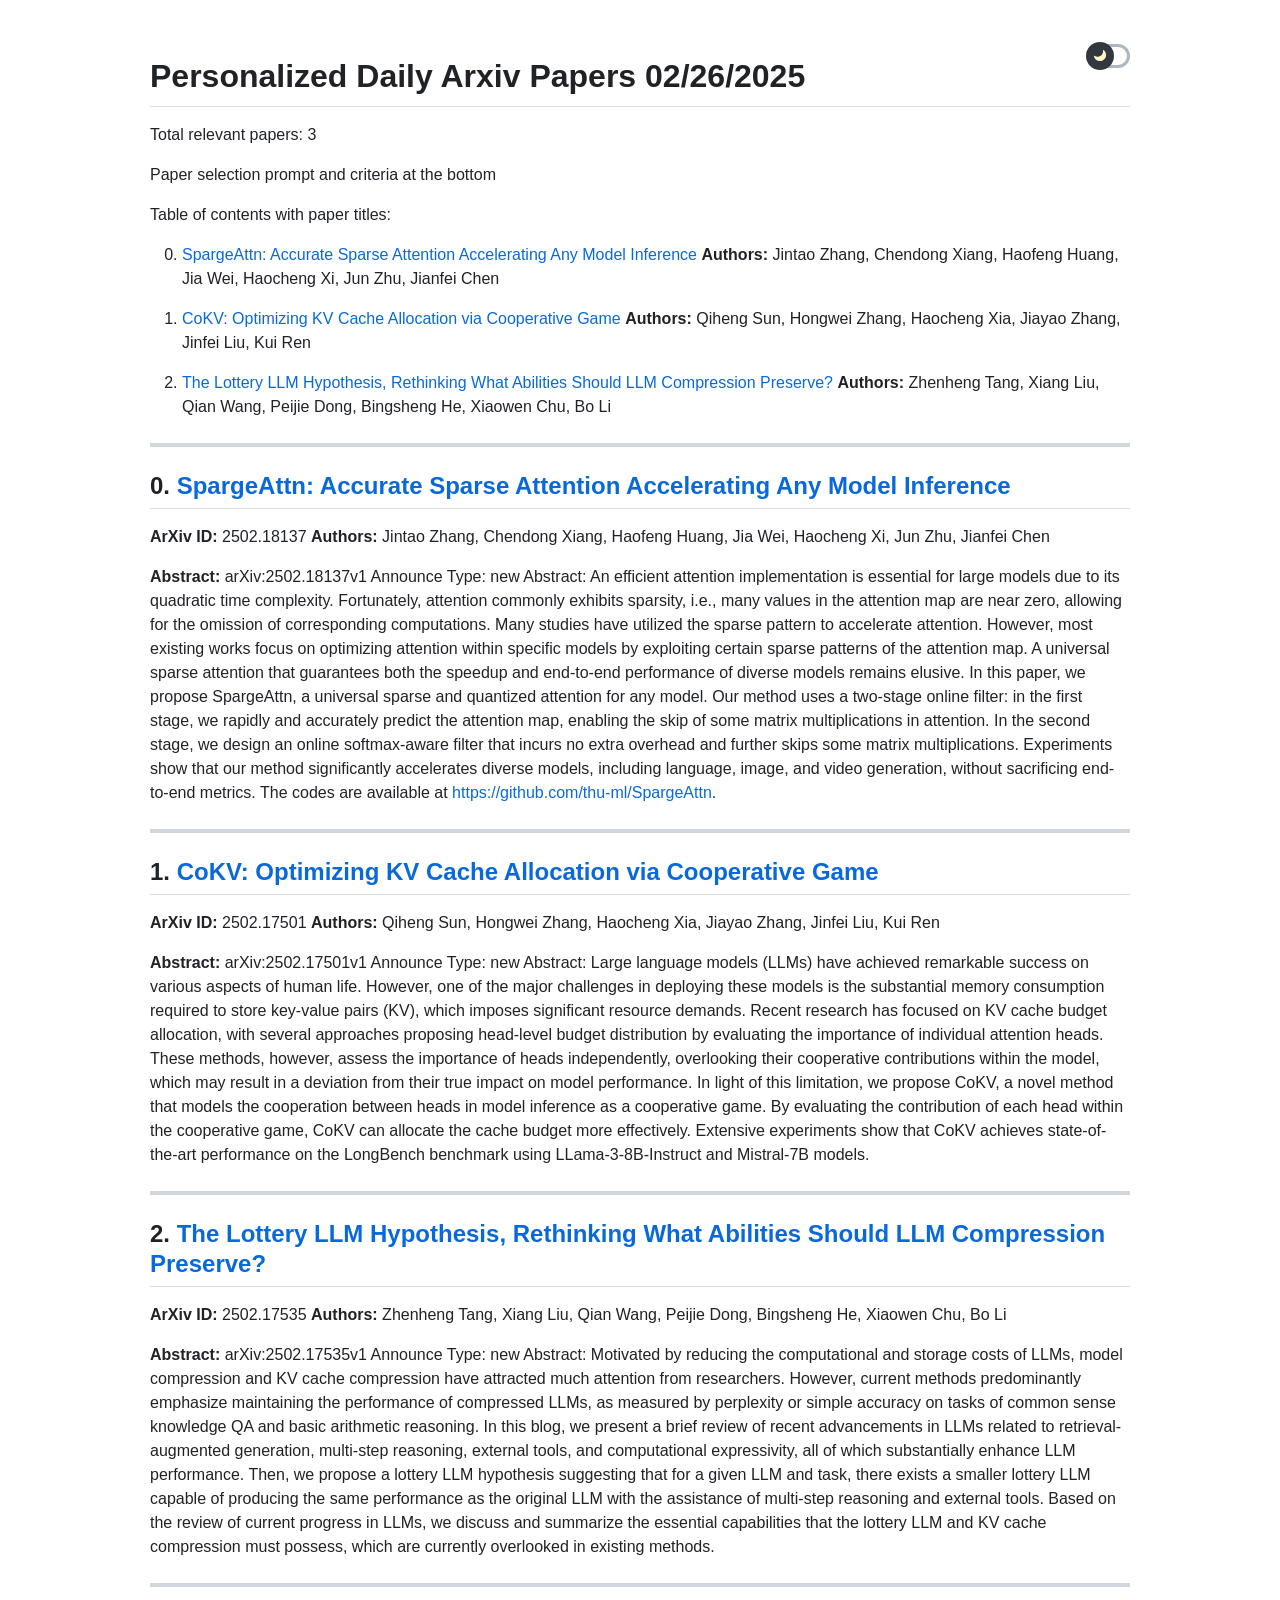
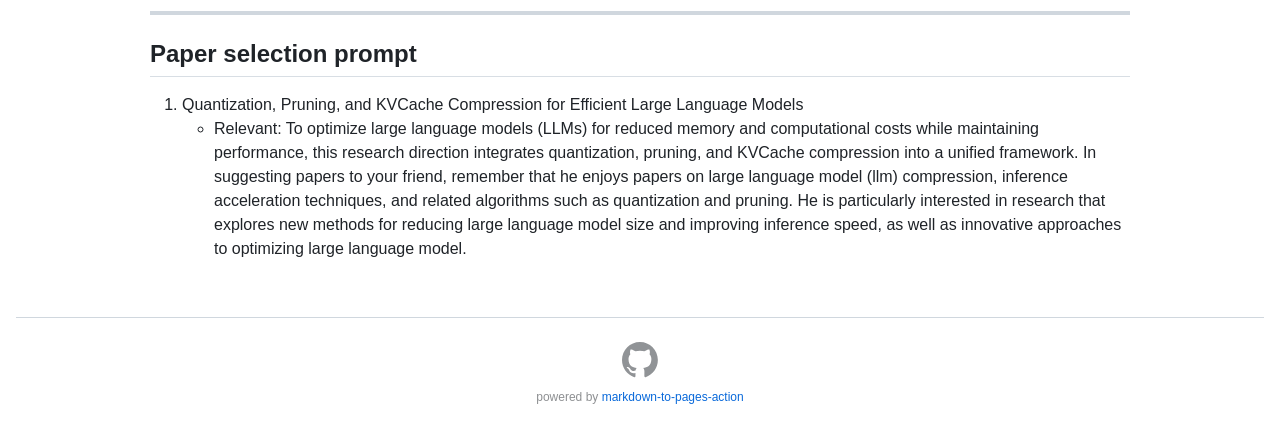
==== commit 6d62f243: "Deploying to gh-pages from @ LLIKKE/Arxiv_GPT_Assistant@e51ff3806c8f80c18de6605c93bac95978ff6cd8 🚀" ====
--- a/en/index.html
+++ b/en/index.html
@@ -13,101 +13,41 @@
   document.documentElement.setAttribute('data-color-mode', mode);
   document.querySelector('.profile-color-modes-toggle').onclick = toggleMode;
 })();</script><div><div class="markdown-heading"><h1 class="heading-element">Personalized Daily Arxiv Papers 02/26/2025</h1><a id="user-content-personalized-daily-arxiv-papers-02262025" class="anchor" aria-label="Permalink: Personalized Daily Arxiv Papers 02/26/2025" href="#personalized-daily-arxiv-papers-02262025"><span aria-hidden="true" class="octicon octicon-link"></span></a></div>
-<p>Total relevant papers: 9</p>
+<p>Total relevant papers: 3</p>
 <p>Paper selection prompt and criteria at the bottom</p>
 <p>Table of contents with paper titles:</p>
 <ol start="0">
 <li>
-<p><a href="#link0">Rotate, Clip, and Partition: Towards W2A4KV4 Quantization by Integrating Rotation and Learnable Non-uniform Quantizer</a>
-<strong>Authors:</strong> Euntae Choi, Sumin Song, Woosang Lim, Sungjoo Yoo</p>
+<p><a href="#link0">SpargeAttn: Accurate Sparse Attention Accelerating Any Model Inference</a>
+<strong>Authors:</strong> Jintao Zhang, Chendong Xiang, Haofeng Huang, Jia Wei, Haocheng Xi, Jun Zhu, Jianfei Chen</p>
 </li>
 <li>
-<p><a href="#link1">BigMac: A Communication-Efficient Mixture-of-Experts Model Structure for Fast Training and Inference</a>
-<strong>Authors:</strong> Zewen Jin, Shengnan Wang, Jiaan Zhu, Hongrui Zhan, Youhui Bai, Lin Zhang, Zhenyu Ming, Cheng Li</p>
+<p><a href="#link1">CoKV: Optimizing KV Cache Allocation via Cooperative Game</a>
+<strong>Authors:</strong> Qiheng Sun, Hongwei Zhang, Haocheng Xia, Jiayao Zhang, Jinfei Liu, Kui Ren</p>
 </li>
 <li>
-<p><a href="#link2">Delta Decompression for MoE-based LLMs Compression</a>
-<strong>Authors:</strong> Hao Gu, Wei Li, Lujun Li, Qiyuan Zhu, Mark Lee, Shengjie Sun, Wei Xue, Yike Guo</p>
-</li>
-<li>
-<p><a href="#link3">CipherPrune: Efficient and Scalable Private Transformer Inference</a>
-<strong>Authors:</strong> Yancheng Zhang, Jiaqi Xue, Mengxin Zheng, Mimi Xie, Mingzhe Zhang, Lei Jiang, Qian Lou</p>
-</li>
-<li>
-<p><a href="#link4">Pruning as a Defense: Reducing Memorization in Large Language Models</a>
-<strong>Authors:</strong> Mansi Gupta, Nikhar Waghela, Sarthak Gupta, Shourya Goel, Sanjif Shanmugavelu</p>
-</li>
-<li>
-<p><a href="#link5">Stable-SPAM: How to Train in 4-Bit More Stably than 16-Bit Adam</a>
-<strong>Authors:</strong> Tianjin Huang, Haotian Hu, Zhenyu Zhang, Gaojie Jin, Xiang Li, Li Shen, Tianlong Chen, Lu Liu, Qingsong Wen, Zhangyang Wang, Shiwei Liu</p>
-</li>
-<li>
-<p><a href="#link6">A General Error-Theoretical Analysis Framework for Constructing Compression Strategies</a>
-<strong>Authors:</strong> Boyang Zhang, Daning Cheng, Yunquan Zhang, Meiqi Tu, Fangmin Liu, Jiake Tian</p>
-</li>
-<li>
-<p><a href="#link7">Compression Scaling Laws:Unifying Sparsity and Quantization</a>
-<strong>Authors:</strong> Elias Frantar, Utku Evci, Wonpyo Park, Neil Houlsby, Dan Alistarh</p>
-</li>
-<li>
-<p><a href="#link8">Automatic Joint Structured Pruning and Quantization for Efficient Neural Network Training and Compression</a>
-<strong>Authors:</strong> Xiaoyi Qu, David Aponte, Colby Banbury, Daniel P. Robinson, Tianyu Ding, Kazuhito Koishida, Ilya Zharkov, Tianyi Chen</p>
+<p><a href="#link2">The Lottery LLM Hypothesis, Rethinking What Abilities Should LLM Compression Preserve?</a>
+<strong>Authors:</strong> Zhenheng Tang, Xiang Liu, Qian Wang, Peijie Dong, Bingsheng He, Xiaowen Chu, Bo Li</p>
 </li>
 </ol>
 <hr>
-<div class="markdown-heading"><h2 class="heading-element">0. <a href="https://arxiv.org/abs/2502.15779" rel="nofollow">Rotate, Clip, and Partition: Towards W2A4KV4 Quantization by Integrating Rotation and Learnable Non-uniform Quantizer</a> <a id="user-content-link0"></a>
-</h2><a id="user-content-0-rotate-clip-and-partition-towards-w2a4kv4-quantization-by-integrating-rotation-and-learnable-non-uniform-quantizer-" class="anchor" aria-label="Permalink: 0. Rotate, Clip, and Partition: Towards W2A4KV4 Quantization by Integrating Rotation and Learnable Non-uniform Quantizer" href="#0-rotate-clip-and-partition-towards-w2a4kv4-quantization-by-integrating-rotation-and-learnable-non-uniform-quantizer-"><span aria-hidden="true" class="octicon octicon-link"></span></a></div>
-<p><strong>ArXiv ID:</strong> 2502.15779
-<strong>Authors:</strong> Euntae Choi, Sumin Song, Woosang Lim, Sungjoo Yoo</p>
-<p><strong>Abstract:</strong> arXiv:2502.15779v1 Announce Type: new  Abstract: We propose Rotate, Clip, and Partition (RCP), a quantization-aware training (QAT) approach that first realizes extreme compression of LLMs with W2A4KV4(2-bit weight, 4-bit activation, and 4-bit KV cache) configuration. RCP integrates recent rotation techniques with a novel non-uniform weight quantizer design, by quantitatively analyzing the impact of random rotation on 2-bit weight quantization. Our weight quantizer features Learnable Direct Partitioning (LDP), which introduces learnable parameters to directly learn non-uniform intervals jointly with LLM weights. We also present a specialized GPU kernel that supports GEMV on non-uniform W2A4. Experiments show that RCP can compress LLaMA-2-7B to W2A4KV4 with a loss of only 2.84 WikiText2 ppl and 5.29 times reduced memory footprint. Furthermore, RCP can quantize challenging mobile-targeted LLaMA-3.2 models and domain-specific WizardCoder-7B and MetaMath-7B with no critical problems such as convergence failure and repetition. Code will be made available at blind_review.</p>
+<div class="markdown-heading"><h2 class="heading-element">0. <a href="https://arxiv.org/abs/2502.18137" rel="nofollow">SpargeAttn: Accurate Sparse Attention Accelerating Any Model Inference</a> <a id="user-content-link0"></a>
+</h2><a id="user-content-0-spargeattn-accurate-sparse-attention-accelerating-any-model-inference-" class="anchor" aria-label="Permalink: 0. SpargeAttn: Accurate Sparse Attention Accelerating Any Model Inference" href="#0-spargeattn-accurate-sparse-attention-accelerating-any-model-inference-"><span aria-hidden="true" class="octicon octicon-link"></span></a></div>
+<p><strong>ArXiv ID:</strong> 2502.18137
+<strong>Authors:</strong> Jintao Zhang, Chendong Xiang, Haofeng Huang, Jia Wei, Haocheng Xi, Jun Zhu, Jianfei Chen</p>
+<p><strong>Abstract:</strong> arXiv:2502.18137v1 Announce Type: new  Abstract: An efficient attention implementation is essential for large models due to its quadratic time complexity. Fortunately, attention commonly exhibits sparsity, i.e., many values in the attention map are near zero, allowing for the omission of corresponding computations. Many studies have utilized the sparse pattern to accelerate attention. However, most existing works focus on optimizing attention within specific models by exploiting certain sparse patterns of the attention map. A universal sparse attention that guarantees both the speedup and end-to-end performance of diverse models remains elusive. In this paper, we propose SpargeAttn, a universal sparse and quantized attention for any model. Our method uses a two-stage online filter: in the first stage, we rapidly and accurately predict the attention map, enabling the skip of some matrix multiplications in attention. In the second stage, we design an online softmax-aware filter that incurs no extra overhead and further skips some matrix multiplications. Experiments show that our method significantly accelerates diverse models, including language, image, and video generation, without sacrificing end-to-end metrics. The codes are available at <a href="https://github.com/thu-ml/SpargeAttn">https://github.com/thu-ml/SpargeAttn</a>.</p>
 <hr>
-<div class="markdown-heading"><h2 class="heading-element">1. <a href="https://arxiv.org/abs/2502.16927" rel="nofollow">BigMac: A Communication-Efficient Mixture-of-Experts Model Structure for Fast Training and Inference</a> <a id="user-content-link1"></a>
-</h2><a id="user-content-1-bigmac-a-communication-efficient-mixture-of-experts-model-structure-for-fast-training-and-inference-" class="anchor" aria-label="Permalink: 1. BigMac: A Communication-Efficient Mixture-of-Experts Model Structure for Fast Training and Inference" href="#1-bigmac-a-communication-efficient-mixture-of-experts-model-structure-for-fast-training-and-inference-"><span aria-hidden="true" class="octicon octicon-link"></span></a></div>
-<p><strong>ArXiv ID:</strong> 2502.16927
-<strong>Authors:</strong> Zewen Jin, Shengnan Wang, Jiaan Zhu, Hongrui Zhan, Youhui Bai, Lin Zhang, Zhenyu Ming, Cheng Li</p>
-<p><strong>Abstract:</strong> arXiv:2502.16927v1 Announce Type: new  Abstract: The Mixture-of-Experts (MoE) structure scales the Transformer-based large language models (LLMs) and improves their performance with only the sub-linear increase in computation resources. Recently, a fine-grained DeepSeekMoE structure is proposed, which can further improve the computing efficiency of MoE without performance degradation. However, the All-to-All communication introduced by MoE has become a bottleneck, especially for the fine-grained structure, which typically involves and activates more experts, hence contributing to heavier communication overhead.   In this paper, we propose a novel MoE structure named BigMac, which is also fine-grained but with high communication efficiency. The innovation of BigMac is mainly due to that we abandon the \textbf{c}ommunicate-\textbf{d}escend-\textbf{a}scend-\textbf{c}ommunicate (CDAC) manner used by fine-grained MoE, which leads to the All-to-All communication always taking place at the highest dimension. Instead, BigMac designs an efficient \textbf{d}escend-\textbf{c}ommunicate-\textbf{c}ommunicate-\textbf{a}scend (DCCA) manner. Specifically, we add a descending and ascending projection at the entrance and exit of the expert, respectively, which enables the communication to perform at a very low dimension. Furthermore, to adapt to DCCA, we re-design the structure of small experts, ensuring that the expert in BigMac has enough complexity to address tokens. Experimental results show that BigMac achieves comparable or even better model quality than fine-grained MoEs with the same number of experts and a similar number of total parameters. Equally importantly, BigMac reduces the end-to-end latency by up to 3.09$\times$ for training and increases the throughput by up to 3.11$\times$ for inference on state-of-the-art AI computing frameworks including Megatron, Tutel, and DeepSpeed-Inference.</p>
+<div class="markdown-heading"><h2 class="heading-element">1. <a href="https://arxiv.org/abs/2502.17501" rel="nofollow">CoKV: Optimizing KV Cache Allocation via Cooperative Game</a> <a id="user-content-link1"></a>
+</h2><a id="user-content-1-cokv-optimizing-kv-cache-allocation-via-cooperative-game-" class="anchor" aria-label="Permalink: 1. CoKV: Optimizing KV Cache Allocation via Cooperative Game" href="#1-cokv-optimizing-kv-cache-allocation-via-cooperative-game-"><span aria-hidden="true" class="octicon octicon-link"></span></a></div>
+<p><strong>ArXiv ID:</strong> 2502.17501
+<strong>Authors:</strong> Qiheng Sun, Hongwei Zhang, Haocheng Xia, Jiayao Zhang, Jinfei Liu, Kui Ren</p>
+<p><strong>Abstract:</strong> arXiv:2502.17501v1 Announce Type: new  Abstract: Large language models (LLMs) have achieved remarkable success on various aspects of human life. However, one of the major challenges in deploying these models is the substantial memory consumption required to store key-value pairs (KV), which imposes significant resource demands. Recent research has focused on KV cache budget allocation, with several approaches proposing head-level budget distribution by evaluating the importance of individual attention heads. These methods, however, assess the importance of heads independently, overlooking their cooperative contributions within the model, which may result in a deviation from their true impact on model performance. In light of this limitation, we propose CoKV, a novel method that models the cooperation between heads in model inference as a cooperative game. By evaluating the contribution of each head within the cooperative game, CoKV can allocate the cache budget more effectively. Extensive experiments show that CoKV achieves state-of-the-art performance on the LongBench benchmark using LLama-3-8B-Instruct and Mistral-7B models.</p>
 <hr>
-<div class="markdown-heading"><h2 class="heading-element">2. <a href="https://arxiv.org/abs/2502.17298" rel="nofollow">Delta Decompression for MoE-based LLMs Compression</a> <a id="user-content-link2"></a>
-</h2><a id="user-content-2-delta-decompression-for-moe-based-llms-compression-" class="anchor" aria-label="Permalink: 2. Delta Decompression for MoE-based LLMs Compression" href="#2-delta-decompression-for-moe-based-llms-compression-"><span aria-hidden="true" class="octicon octicon-link"></span></a></div>
-<p><strong>ArXiv ID:</strong> 2502.17298
-<strong>Authors:</strong> Hao Gu, Wei Li, Lujun Li, Qiyuan Zhu, Mark Lee, Shengjie Sun, Wei Xue, Yike Guo</p>
-<p><strong>Abstract:</strong> arXiv:2502.17298v1 Announce Type: new  Abstract: Mixture-of-Experts (MoE) architectures in large language models (LLMs) achieve exceptional performance, but face prohibitive storage and memory requirements. To address these challenges, we present $D^2$-MoE, a new delta decompression compressor for reducing the parameters of MoE LLMs. Based on observations of expert diversity, we decompose their weights into a shared base weight and unique delta weights. Specifically, our method first merges each expert's weight into the base weight using the Fisher information matrix to capture shared components. Then, we compress delta weights through Singular Value Decomposition (SVD) by exploiting their low-rank properties. Finally, we introduce a semi-dynamical structured pruning strategy for the base weights, combining static and dynamic redundancy analysis to achieve further parameter reduction while maintaining input adaptivity. In this way, our $D^2$-MoE successfully compact MoE LLMs to high compression ratios without additional training. Extensive experiments highlight the superiority of our approach, with over 13% performance gains than other compressors on Mixtral|Phi-3.5|DeepSeek|Qwen2 MoE LLMs at 40$\sim$60% compression rates. Codes are available in <a href="https://github.com/lliai/D2MoE">https://github.com/lliai/D2MoE</a>.</p>
-<hr>
-<div class="markdown-heading"><h2 class="heading-element">3. <a href="https://arxiv.org/abs/2502.16782" rel="nofollow">CipherPrune: Efficient and Scalable Private Transformer Inference</a> <a id="user-content-link3"></a>
-</h2><a id="user-content-3-cipherprune-efficient-and-scalable-private-transformer-inference-" class="anchor" aria-label="Permalink: 3. CipherPrune: Efficient and Scalable Private Transformer Inference" href="#3-cipherprune-efficient-and-scalable-private-transformer-inference-"><span aria-hidden="true" class="octicon octicon-link"></span></a></div>
-<p><strong>ArXiv ID:</strong> 2502.16782
-<strong>Authors:</strong> Yancheng Zhang, Jiaqi Xue, Mengxin Zheng, Mimi Xie, Mingzhe Zhang, Lei Jiang, Qian Lou</p>
-<p><strong>Abstract:</strong> arXiv:2502.16782v1 Announce Type: new  Abstract: Private Transformer inference using cryptographic protocols offers promising solutions for privacy-preserving machine learning; however, it still faces significant runtime overhead (efficiency issues) and challenges in handling long-token inputs (scalability issues). We observe that the Transformer's operational complexity scales quadratically with the number of input tokens, making it essential to reduce the input token length. Notably, each token varies in importance, and many inputs contain redundant tokens. Additionally, prior private inference methods that rely on high-degree polynomial approximations for non-linear activations are computationally expensive. Therefore, reducing the polynomial degree for less important tokens can significantly accelerate private inference. Building on these observations, we propose \textit{CipherPrune}, an efficient and scalable private inference framework that includes a secure encrypted token pruning protocol, a polynomial reduction protocol, and corresponding Transformer network optimizations. At the protocol level, encrypted token pruning adaptively removes unimportant tokens from encrypted inputs in a progressive, layer-wise manner. Additionally, encrypted polynomial reduction assigns lower-degree polynomials to less important tokens after pruning, enhancing efficiency without decryption. At the network level, we introduce protocol-aware network optimization via a gradient-based search to maximize pruning thresholds and polynomial reduction conditions while maintaining the desired accuracy. Our experiments demonstrate that CipherPrune reduces the execution overhead of private Transformer inference by approximately $6.1\times$ for 128-token inputs and $10.6\times$ for 512-token inputs, compared to previous methods, with only a marginal drop in accuracy. The code is publicly available at <a href="https://github.com/UCF-Lou-Lab-PET/cipher-prune-inference">https://github.com/UCF-Lou-Lab-PET/cipher-prune-inference</a>.</p>
-<hr>
-<div class="markdown-heading"><h2 class="heading-element">4. <a href="https://arxiv.org/abs/2502.15796" rel="nofollow">Pruning as a Defense: Reducing Memorization in Large Language Models</a> <a id="user-content-link4"></a>
-</h2><a id="user-content-4-pruning-as-a-defense-reducing-memorization-in-large-language-models-" class="anchor" aria-label="Permalink: 4. Pruning as a Defense: Reducing Memorization in Large Language Models" href="#4-pruning-as-a-defense-reducing-memorization-in-large-language-models-"><span aria-hidden="true" class="octicon octicon-link"></span></a></div>
-<p><strong>ArXiv ID:</strong> 2502.15796
-<strong>Authors:</strong> Mansi Gupta, Nikhar Waghela, Sarthak Gupta, Shourya Goel, Sanjif Shanmugavelu</p>
-<p><strong>Abstract:</strong> arXiv:2502.15796v1 Announce Type: new  Abstract: Large language models have been shown to memorize significant portions of their training data, which they can reproduce when appropriately prompted. This work investigates the impact of simple pruning techniques on this behavior. Our findings reveal that pruning effectively reduces the extent of memorization in LLMs, demonstrating its potential as a foundational approach for mitigating membership inference attacks.</p>
-<hr>
-<div class="markdown-heading"><h2 class="heading-element">5. <a href="https://arxiv.org/abs/2502.17055" rel="nofollow">Stable-SPAM: How to Train in 4-Bit More Stably than 16-Bit Adam</a> <a id="user-content-link5"></a>
-</h2><a id="user-content-5-stable-spam-how-to-train-in-4-bit-more-stably-than-16-bit-adam-" class="anchor" aria-label="Permalink: 5. Stable-SPAM: How to Train in 4-Bit More Stably than 16-Bit Adam" href="#5-stable-spam-how-to-train-in-4-bit-more-stably-than-16-bit-adam-"><span aria-hidden="true" class="octicon octicon-link"></span></a></div>
-<p><strong>ArXiv ID:</strong> 2502.17055
-<strong>Authors:</strong> Tianjin Huang, Haotian Hu, Zhenyu Zhang, Gaojie Jin, Xiang Li, Li Shen, Tianlong Chen, Lu Liu, Qingsong Wen, Zhangyang Wang, Shiwei Liu</p>
-<p><strong>Abstract:</strong> arXiv:2502.17055v1 Announce Type: new  Abstract: This paper comprehensively evaluates several recently proposed optimizers for 4-bit training, revealing that low-bit precision amplifies sensitivity to learning rates and often causes unstable gradient norms, leading to divergence at higher learning rates. Among these, SPAM, a recent optimizer featuring momentum reset and spike-aware gradient clipping, achieves the best performance across various bit levels, but struggles to stabilize gradient norms, requiring careful learning rate tuning. To address these limitations, we propose Stable-SPAM, which incorporates enhanced gradient normalization and clipping techniques. In particular, Stable-SPAM (1) adaptively updates the clipping threshold for spiked gradients by tracking their historical maxima; (2) normalizes the entire gradient matrix based on its historical $l_2$-norm statistics; and $(3)$ inherits momentum reset from SPAM to periodically reset the first and second moments of Adam, mitigating the accumulation of spiked gradients. Extensive experiments show that Stable-SPAM effectively stabilizes gradient norms in 4-bit LLM training, delivering superior performance compared to Adam and SPAM. Notably, our 4-bit LLaMA-1B model trained with Stable-SPAM outperforms the BF16 LLaMA-1B trained with Adam by up to $2$ perplexity. Furthermore, when both models are trained in 4-bit, Stable-SPAM achieves the same loss as Adam while requiring only about half the training steps. Code is available at <a href="https://github.com/TianjinYellow/StableSPAM.git">https://github.com/TianjinYellow/StableSPAM.git</a>.</p>
-<hr>
-<div class="markdown-heading"><h2 class="heading-element">6. <a href="https://arxiv.org/abs/2502.15802" rel="nofollow">A General Error-Theoretical Analysis Framework for Constructing Compression Strategies</a> <a id="user-content-link6"></a>
-</h2><a id="user-content-6-a-general-error-theoretical-analysis-framework-for-constructing-compression-strategies-" class="anchor" aria-label="Permalink: 6. A General Error-Theoretical Analysis Framework for Constructing Compression Strategies" href="#6-a-general-error-theoretical-analysis-framework-for-constructing-compression-strategies-"><span aria-hidden="true" class="octicon octicon-link"></span></a></div>
-<p><strong>ArXiv ID:</strong> 2502.15802
-<strong>Authors:</strong> Boyang Zhang, Daning Cheng, Yunquan Zhang, Meiqi Tu, Fangmin Liu, Jiake Tian</p>
-<p><strong>Abstract:</strong> arXiv:2502.15802v1 Announce Type: new  Abstract: The exponential growth in parameter size and computational complexity of deep models poses significant challenges for efficient deployment. The core problem of existing compression methods is that different layers of the model have significant differences in their tolerance to compression levels. For instance, the first layer of a model can typically sustain a higher compression level compared to the last layer without compromising performance. Thus, the key challenge lies in how to allocate compression levels across layers in a way that minimizes performance loss while maximizing parameter reduction. To address this challenge, we propose a Compression Error Theory (CET) framework, designed to determine the optimal compression level for each layer. Taking quantization as an example, CET leverages differential expansion and algebraic geometry to reconstruct the quadratic form of quantization error as ellipsoids and hyperbolic paraboloids, and utilizes their geometric structures to define an error subspace. To identify the error subspace with minimal performance loss, by performing orthogonal decomposition of the geometric space, CET transforms the optimization process of the error subspace into a complementary problem. The final theoretical analysis shows that constructing the quantization subspace along the major axis results in minimal performance degradation. Through experimental verification of the theory, CET can greatly retain performance while compressing. Specifically, on the ResNet-34 model, CET achieves nearly 11$\times$ parameter compression while even surpassing performance comparable to the original model.</p>
-<hr>
-<div class="markdown-heading"><h2 class="heading-element">7. <a href="https://arxiv.org/abs/2502.16440" rel="nofollow">Compression Scaling Laws:Unifying Sparsity and Quantization</a> <a id="user-content-link7"></a>
-</h2><a id="user-content-7-compression-scaling-lawsunifying-sparsity-and-quantization-" class="anchor" aria-label="Permalink: 7. Compression Scaling Laws:Unifying Sparsity and Quantization" href="#7-compression-scaling-lawsunifying-sparsity-and-quantization-"><span aria-hidden="true" class="octicon octicon-link"></span></a></div>
-<p><strong>ArXiv ID:</strong> 2502.16440
-<strong>Authors:</strong> Elias Frantar, Utku Evci, Wonpyo Park, Neil Houlsby, Dan Alistarh</p>
-<p><strong>Abstract:</strong> arXiv:2502.16440v1 Announce Type: new  Abstract: We investigate how different compression techniques -- such as weight and activation quantization, and weight sparsity -- affect the scaling behavior of large language models (LLMs) during pretraining. Building on previous work showing that weight sparsity acts as a constant multiplier on model size in scaling laws, we demonstrate that this "effective parameter" scaling pattern extends to quantization as well. Specifically, we establish that weight-only quantization achieves strong parameter efficiency multipliers, while full quantization of both weights and activations shows diminishing returns at lower bitwidths. Our results suggest that different compression techniques can be unified under a common scaling law framework, enabling principled comparison and combination of these methods.</p>
-<hr>
-<div class="markdown-heading"><h2 class="heading-element">8. <a href="https://arxiv.org/abs/2502.16638" rel="nofollow">Automatic Joint Structured Pruning and Quantization for Efficient Neural Network Training and Compression</a> <a id="user-content-link8"></a>
-</h2><a id="user-content-8-automatic-joint-structured-pruning-and-quantization-for-efficient-neural-network-training-and-compression-" class="anchor" aria-label="Permalink: 8. Automatic Joint Structured Pruning and Quantization for Efficient Neural Network Training and Compression" href="#8-automatic-joint-structured-pruning-and-quantization-for-efficient-neural-network-training-and-compression-"><span aria-hidden="true" class="octicon octicon-link"></span></a></div>
-<p><strong>ArXiv ID:</strong> 2502.16638
-<strong>Authors:</strong> Xiaoyi Qu, David Aponte, Colby Banbury, Daniel P. Robinson, Tianyu Ding, Kazuhito Koishida, Ilya Zharkov, Tianyi Chen</p>
-<p><strong>Abstract:</strong> arXiv:2502.16638v1 Announce Type: new  Abstract: Structured pruning and quantization are fundamental techniques used to reduce the size of deep neural networks (DNNs) and typically are applied independently. Applying these techniques jointly via co-optimization has the potential to produce smaller, high-quality models. However, existing joint schemes are not widely used because of (1) engineering difficulties (complicated multi-stage processes), (2) black-box optimization (extensive hyperparameter tuning to control the overall compression), and (3) insufficient architecture generalization. To address these limitations, we present the framework GETA, which automatically and efficiently performs joint structured pruning and quantization-aware training on any DNNs. GETA introduces three key innovations: (i) a quantization-aware dependency graph (QADG) that constructs a pruning search space for generic quantization-aware DNN, (ii) a partially projected stochastic gradient method that guarantees layerwise bit constraints are satisfied, and (iii) a new joint learning strategy that incorporates interpretable relationships between pruning and quantization. We present numerical experiments on both convolutional neural networks and transformer architectures that show that our approach achieves competitive (often superior) performance compared to existing joint pruning and quantization methods.</p>
+<div class="markdown-heading"><h2 class="heading-element">2. <a href="https://arxiv.org/abs/2502.17535" rel="nofollow">The Lottery LLM Hypothesis, Rethinking What Abilities Should LLM Compression Preserve?</a> <a id="user-content-link2"></a>
+</h2><a id="user-content-2-the-lottery-llm-hypothesis-rethinking-what-abilities-should-llm-compression-preserve-" class="anchor" aria-label="Permalink: 2. The Lottery LLM Hypothesis, Rethinking What Abilities Should LLM Compression Preserve?" href="#2-the-lottery-llm-hypothesis-rethinking-what-abilities-should-llm-compression-preserve-"><span aria-hidden="true" class="octicon octicon-link"></span></a></div>
+<p><strong>ArXiv ID:</strong> 2502.17535
+<strong>Authors:</strong> Zhenheng Tang, Xiang Liu, Qian Wang, Peijie Dong, Bingsheng He, Xiaowen Chu, Bo Li</p>
+<p><strong>Abstract:</strong> arXiv:2502.17535v1 Announce Type: new  Abstract: Motivated by reducing the computational and storage costs of LLMs, model compression and KV cache compression have attracted much attention from researchers. However, current methods predominantly emphasize maintaining the performance of compressed LLMs, as measured by perplexity or simple accuracy on tasks of common sense knowledge QA and basic arithmetic reasoning. In this blog, we present a brief review of recent advancements in LLMs related to retrieval-augmented generation, multi-step reasoning, external tools, and computational expressivity, all of which substantially enhance LLM performance. Then, we propose a lottery LLM hypothesis suggesting that for a given LLM and task, there exists a smaller lottery LLM capable of producing the same performance as the original LLM with the assistance of multi-step reasoning and external tools. Based on the review of current progress in LLMs, we discuss and summarize the essential capabilities that the lottery LLM and KV cache compression must possess, which are currently overlooked in existing methods.</p>
 <hr>
 <hr>
 <div class="markdown-heading"><h2 class="heading-element">Paper selection prompt</h2><a id="user-content-paper-selection-prompt" class="anchor" aria-label="Permalink: Paper selection prompt" href="#paper-selection-prompt"><span aria-hidden="true" class="octicon octicon-link"></span></a></div>
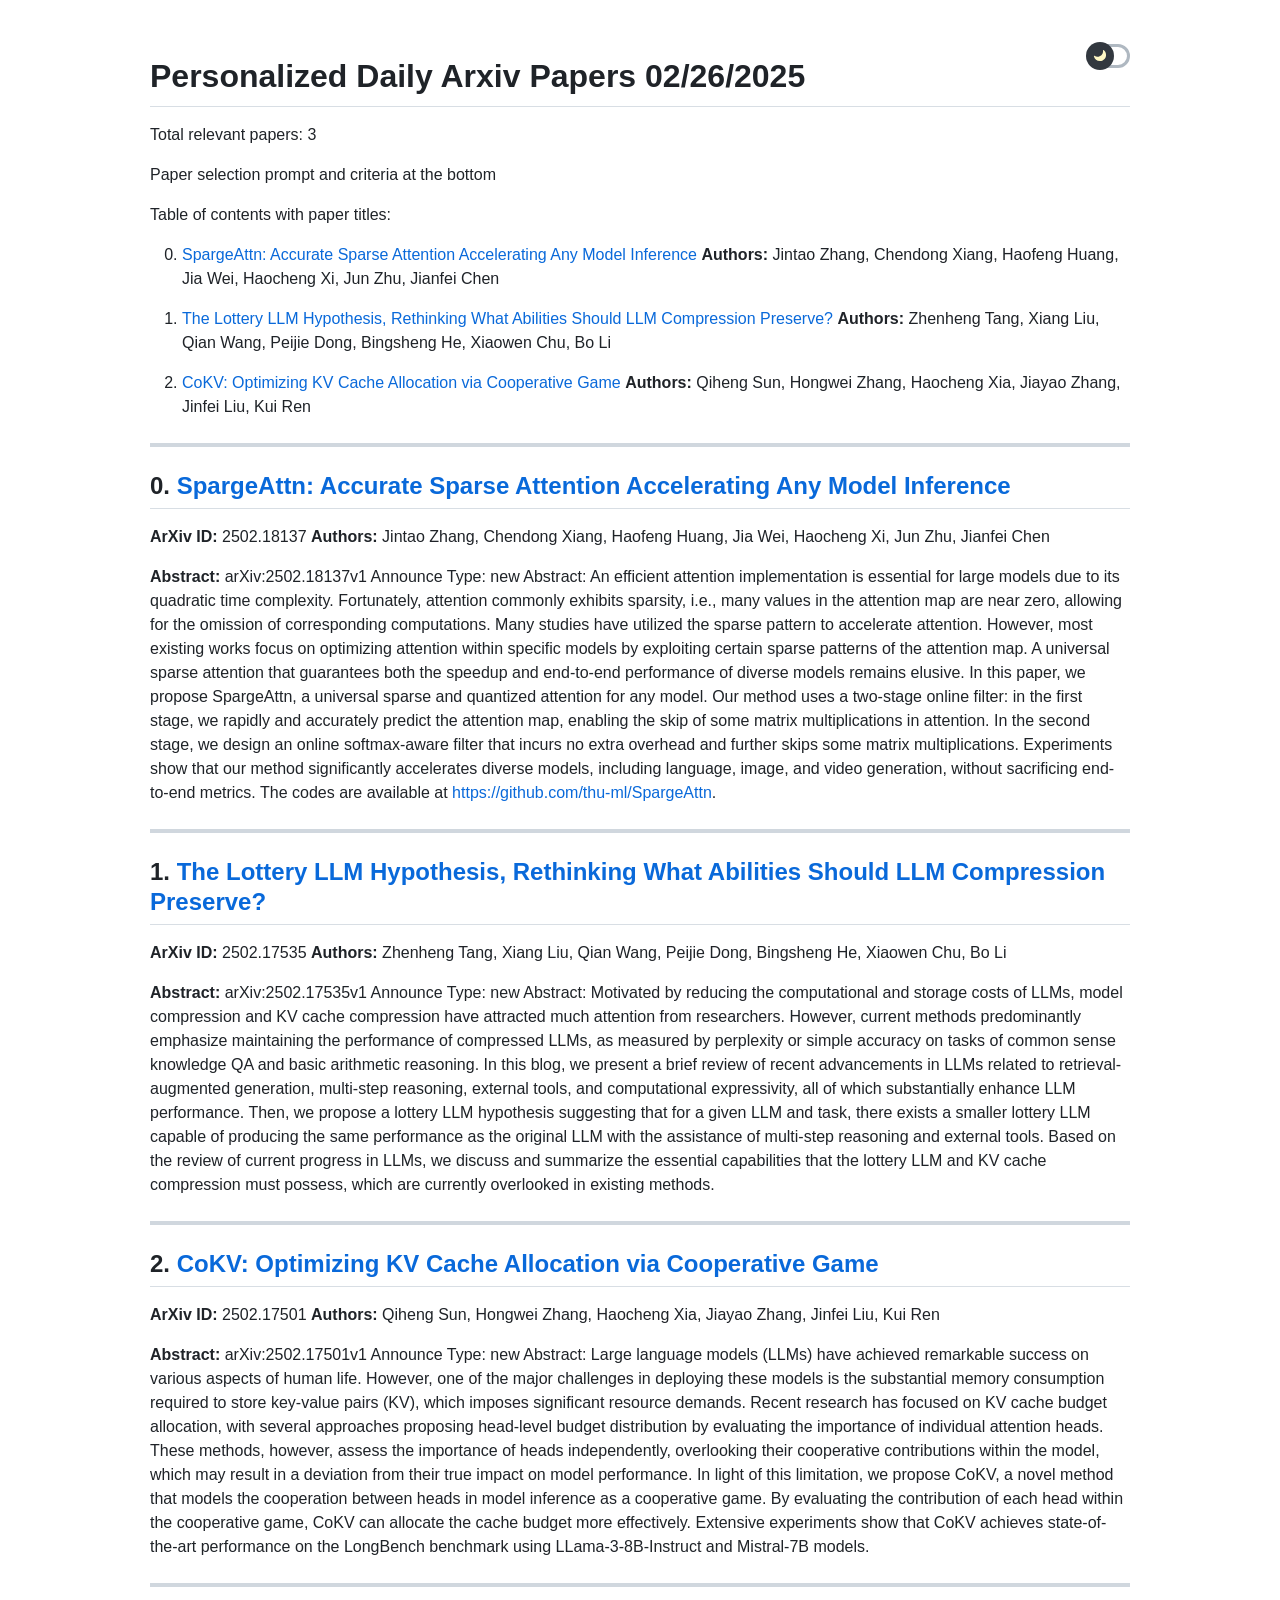
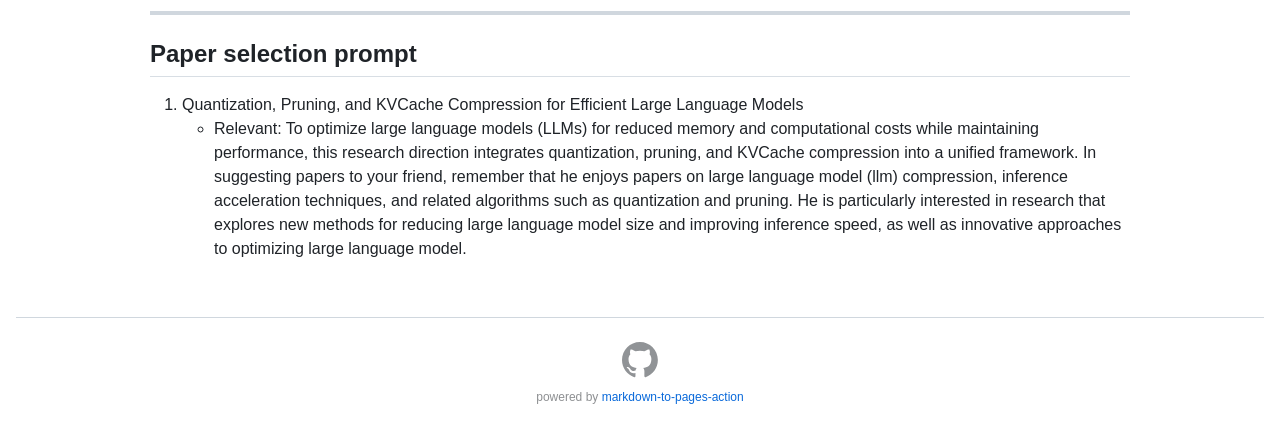
==== commit ad10c89b: "Deploying to gh-pages from @ LLIKKE/Arxiv_GPT_Assistant@e51ff3806c8f80c18de6605c93bac95978ff6cd8 🚀" ====
--- a/en/index.html
+++ b/en/index.html
@@ -22,12 +22,12 @@
 <strong>Authors:</strong> Jintao Zhang, Chendong Xiang, Haofeng Huang, Jia Wei, Haocheng Xi, Jun Zhu, Jianfei Chen</p>
 </li>
 <li>
-<p><a href="#link1">CoKV: Optimizing KV Cache Allocation via Cooperative Game</a>
-<strong>Authors:</strong> Qiheng Sun, Hongwei Zhang, Haocheng Xia, Jiayao Zhang, Jinfei Liu, Kui Ren</p>
+<p><a href="#link1">The Lottery LLM Hypothesis, Rethinking What Abilities Should LLM Compression Preserve?</a>
+<strong>Authors:</strong> Zhenheng Tang, Xiang Liu, Qian Wang, Peijie Dong, Bingsheng He, Xiaowen Chu, Bo Li</p>
 </li>
 <li>
-<p><a href="#link2">The Lottery LLM Hypothesis, Rethinking What Abilities Should LLM Compression Preserve?</a>
-<strong>Authors:</strong> Zhenheng Tang, Xiang Liu, Qian Wang, Peijie Dong, Bingsheng He, Xiaowen Chu, Bo Li</p>
+<p><a href="#link2">CoKV: Optimizing KV Cache Allocation via Cooperative Game</a>
+<strong>Authors:</strong> Qiheng Sun, Hongwei Zhang, Haocheng Xia, Jiayao Zhang, Jinfei Liu, Kui Ren</p>
 </li>
 </ol>
 <hr>
@@ -37,17 +37,17 @@
 <strong>Authors:</strong> Jintao Zhang, Chendong Xiang, Haofeng Huang, Jia Wei, Haocheng Xi, Jun Zhu, Jianfei Chen</p>
 <p><strong>Abstract:</strong> arXiv:2502.18137v1 Announce Type: new  Abstract: An efficient attention implementation is essential for large models due to its quadratic time complexity. Fortunately, attention commonly exhibits sparsity, i.e., many values in the attention map are near zero, allowing for the omission of corresponding computations. Many studies have utilized the sparse pattern to accelerate attention. However, most existing works focus on optimizing attention within specific models by exploiting certain sparse patterns of the attention map. A universal sparse attention that guarantees both the speedup and end-to-end performance of diverse models remains elusive. In this paper, we propose SpargeAttn, a universal sparse and quantized attention for any model. Our method uses a two-stage online filter: in the first stage, we rapidly and accurately predict the attention map, enabling the skip of some matrix multiplications in attention. In the second stage, we design an online softmax-aware filter that incurs no extra overhead and further skips some matrix multiplications. Experiments show that our method significantly accelerates diverse models, including language, image, and video generation, without sacrificing end-to-end metrics. The codes are available at <a href="https://github.com/thu-ml/SpargeAttn">https://github.com/thu-ml/SpargeAttn</a>.</p>
 <hr>
-<div class="markdown-heading"><h2 class="heading-element">1. <a href="https://arxiv.org/abs/2502.17501" rel="nofollow">CoKV: Optimizing KV Cache Allocation via Cooperative Game</a> <a id="user-content-link1"></a>
-</h2><a id="user-content-1-cokv-optimizing-kv-cache-allocation-via-cooperative-game-" class="anchor" aria-label="Permalink: 1. CoKV: Optimizing KV Cache Allocation via Cooperative Game" href="#1-cokv-optimizing-kv-cache-allocation-via-cooperative-game-"><span aria-hidden="true" class="octicon octicon-link"></span></a></div>
+<div class="markdown-heading"><h2 class="heading-element">1. <a href="https://arxiv.org/abs/2502.17535" rel="nofollow">The Lottery LLM Hypothesis, Rethinking What Abilities Should LLM Compression Preserve?</a> <a id="user-content-link1"></a>
+</h2><a id="user-content-1-the-lottery-llm-hypothesis-rethinking-what-abilities-should-llm-compression-preserve-" class="anchor" aria-label="Permalink: 1. The Lottery LLM Hypothesis, Rethinking What Abilities Should LLM Compression Preserve?" href="#1-the-lottery-llm-hypothesis-rethinking-what-abilities-should-llm-compression-preserve-"><span aria-hidden="true" class="octicon octicon-link"></span></a></div>
+<p><strong>ArXiv ID:</strong> 2502.17535
+<strong>Authors:</strong> Zhenheng Tang, Xiang Liu, Qian Wang, Peijie Dong, Bingsheng He, Xiaowen Chu, Bo Li</p>
+<p><strong>Abstract:</strong> arXiv:2502.17535v1 Announce Type: new  Abstract: Motivated by reducing the computational and storage costs of LLMs, model compression and KV cache compression have attracted much attention from researchers. However, current methods predominantly emphasize maintaining the performance of compressed LLMs, as measured by perplexity or simple accuracy on tasks of common sense knowledge QA and basic arithmetic reasoning. In this blog, we present a brief review of recent advancements in LLMs related to retrieval-augmented generation, multi-step reasoning, external tools, and computational expressivity, all of which substantially enhance LLM performance. Then, we propose a lottery LLM hypothesis suggesting that for a given LLM and task, there exists a smaller lottery LLM capable of producing the same performance as the original LLM with the assistance of multi-step reasoning and external tools. Based on the review of current progress in LLMs, we discuss and summarize the essential capabilities that the lottery LLM and KV cache compression must possess, which are currently overlooked in existing methods.</p>
+<hr>
+<div class="markdown-heading"><h2 class="heading-element">2. <a href="https://arxiv.org/abs/2502.17501" rel="nofollow">CoKV: Optimizing KV Cache Allocation via Cooperative Game</a> <a id="user-content-link2"></a>
+</h2><a id="user-content-2-cokv-optimizing-kv-cache-allocation-via-cooperative-game-" class="anchor" aria-label="Permalink: 2. CoKV: Optimizing KV Cache Allocation via Cooperative Game" href="#2-cokv-optimizing-kv-cache-allocation-via-cooperative-game-"><span aria-hidden="true" class="octicon octicon-link"></span></a></div>
 <p><strong>ArXiv ID:</strong> 2502.17501
 <strong>Authors:</strong> Qiheng Sun, Hongwei Zhang, Haocheng Xia, Jiayao Zhang, Jinfei Liu, Kui Ren</p>
 <p><strong>Abstract:</strong> arXiv:2502.17501v1 Announce Type: new  Abstract: Large language models (LLMs) have achieved remarkable success on various aspects of human life. However, one of the major challenges in deploying these models is the substantial memory consumption required to store key-value pairs (KV), which imposes significant resource demands. Recent research has focused on KV cache budget allocation, with several approaches proposing head-level budget distribution by evaluating the importance of individual attention heads. These methods, however, assess the importance of heads independently, overlooking their cooperative contributions within the model, which may result in a deviation from their true impact on model performance. In light of this limitation, we propose CoKV, a novel method that models the cooperation between heads in model inference as a cooperative game. By evaluating the contribution of each head within the cooperative game, CoKV can allocate the cache budget more effectively. Extensive experiments show that CoKV achieves state-of-the-art performance on the LongBench benchmark using LLama-3-8B-Instruct and Mistral-7B models.</p>
-<hr>
-<div class="markdown-heading"><h2 class="heading-element">2. <a href="https://arxiv.org/abs/2502.17535" rel="nofollow">The Lottery LLM Hypothesis, Rethinking What Abilities Should LLM Compression Preserve?</a> <a id="user-content-link2"></a>
-</h2><a id="user-content-2-the-lottery-llm-hypothesis-rethinking-what-abilities-should-llm-compression-preserve-" class="anchor" aria-label="Permalink: 2. The Lottery LLM Hypothesis, Rethinking What Abilities Should LLM Compression Preserve?" href="#2-the-lottery-llm-hypothesis-rethinking-what-abilities-should-llm-compression-preserve-"><span aria-hidden="true" class="octicon octicon-link"></span></a></div>
-<p><strong>ArXiv ID:</strong> 2502.17535
-<strong>Authors:</strong> Zhenheng Tang, Xiang Liu, Qian Wang, Peijie Dong, Bingsheng He, Xiaowen Chu, Bo Li</p>
-<p><strong>Abstract:</strong> arXiv:2502.17535v1 Announce Type: new  Abstract: Motivated by reducing the computational and storage costs of LLMs, model compression and KV cache compression have attracted much attention from researchers. However, current methods predominantly emphasize maintaining the performance of compressed LLMs, as measured by perplexity or simple accuracy on tasks of common sense knowledge QA and basic arithmetic reasoning. In this blog, we present a brief review of recent advancements in LLMs related to retrieval-augmented generation, multi-step reasoning, external tools, and computational expressivity, all of which substantially enhance LLM performance. Then, we propose a lottery LLM hypothesis suggesting that for a given LLM and task, there exists a smaller lottery LLM capable of producing the same performance as the original LLM with the assistance of multi-step reasoning and external tools. Based on the review of current progress in LLMs, we discuss and summarize the essential capabilities that the lottery LLM and KV cache compression must possess, which are currently overlooked in existing methods.</p>
 <hr>
 <hr>
 <div class="markdown-heading"><h2 class="heading-element">Paper selection prompt</h2><a id="user-content-paper-selection-prompt" class="anchor" aria-label="Permalink: Paper selection prompt" href="#paper-selection-prompt"><span aria-hidden="true" class="octicon octicon-link"></span></a></div>
